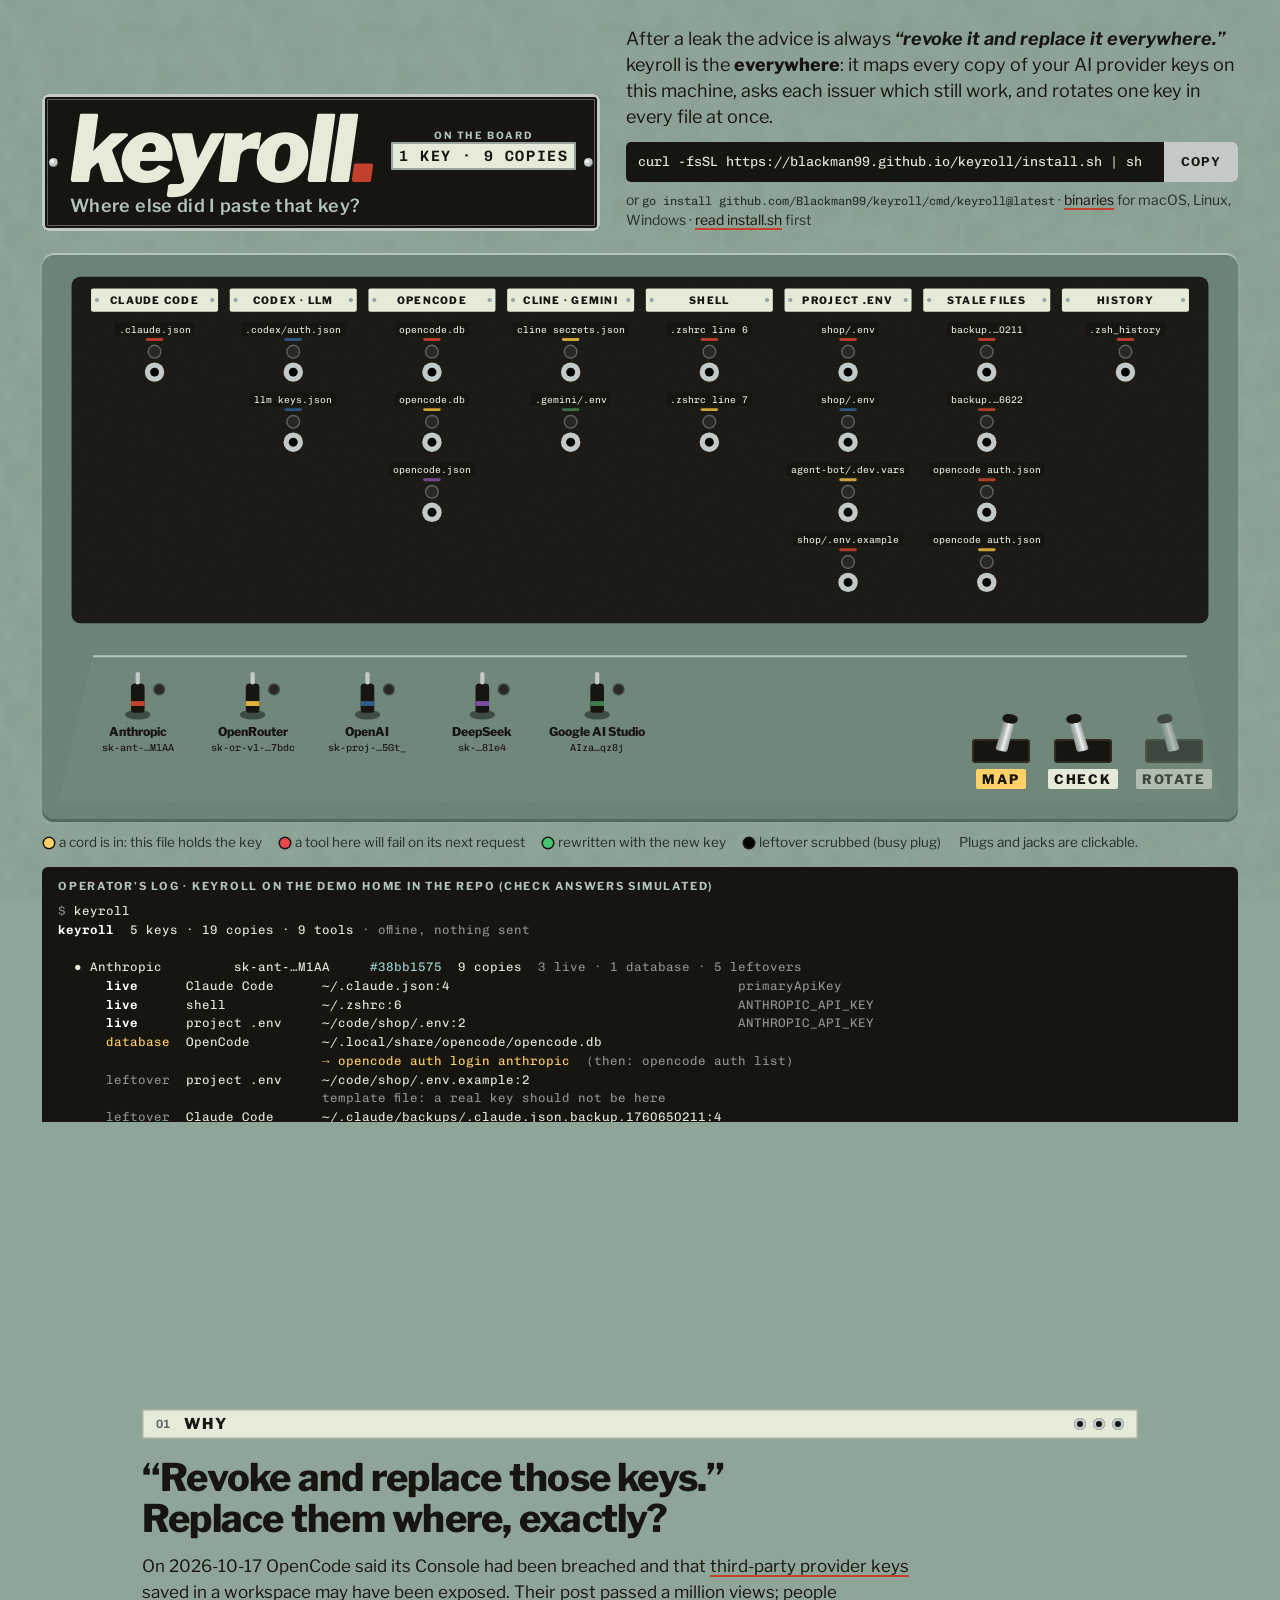
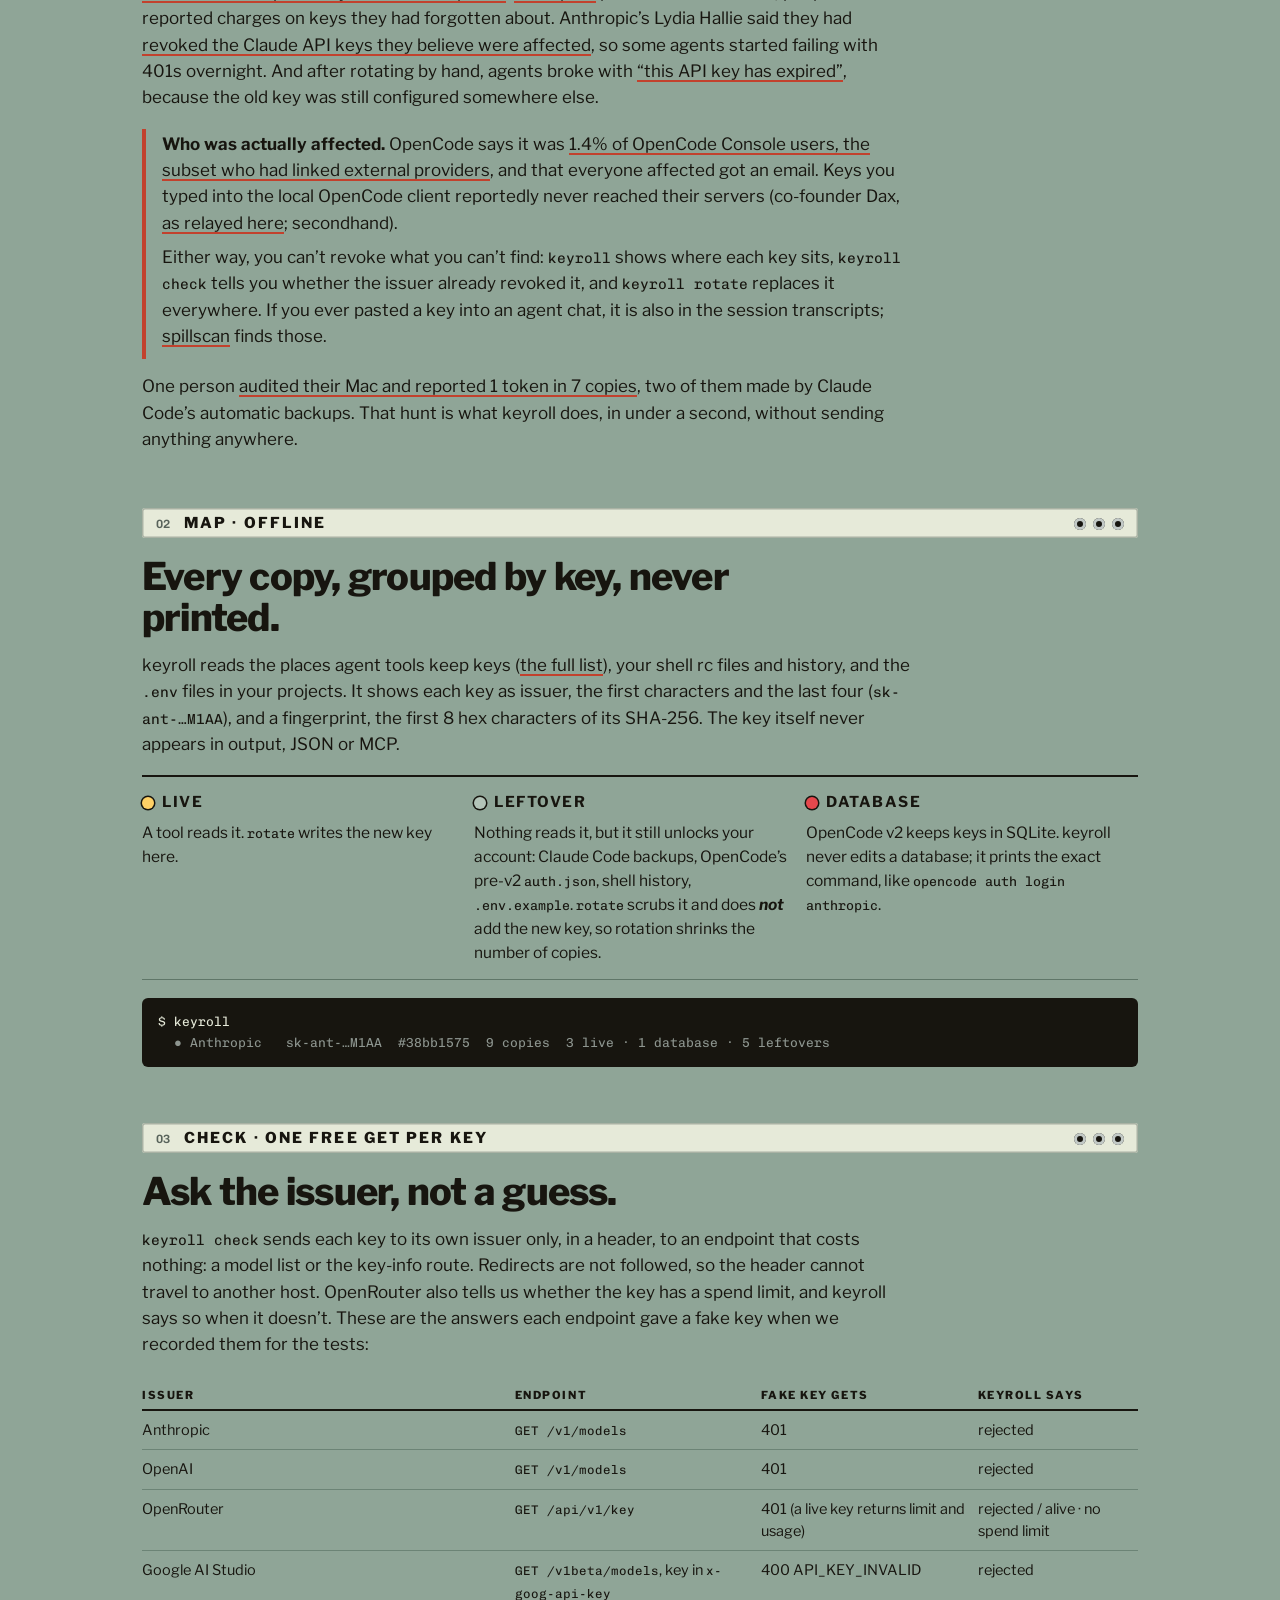
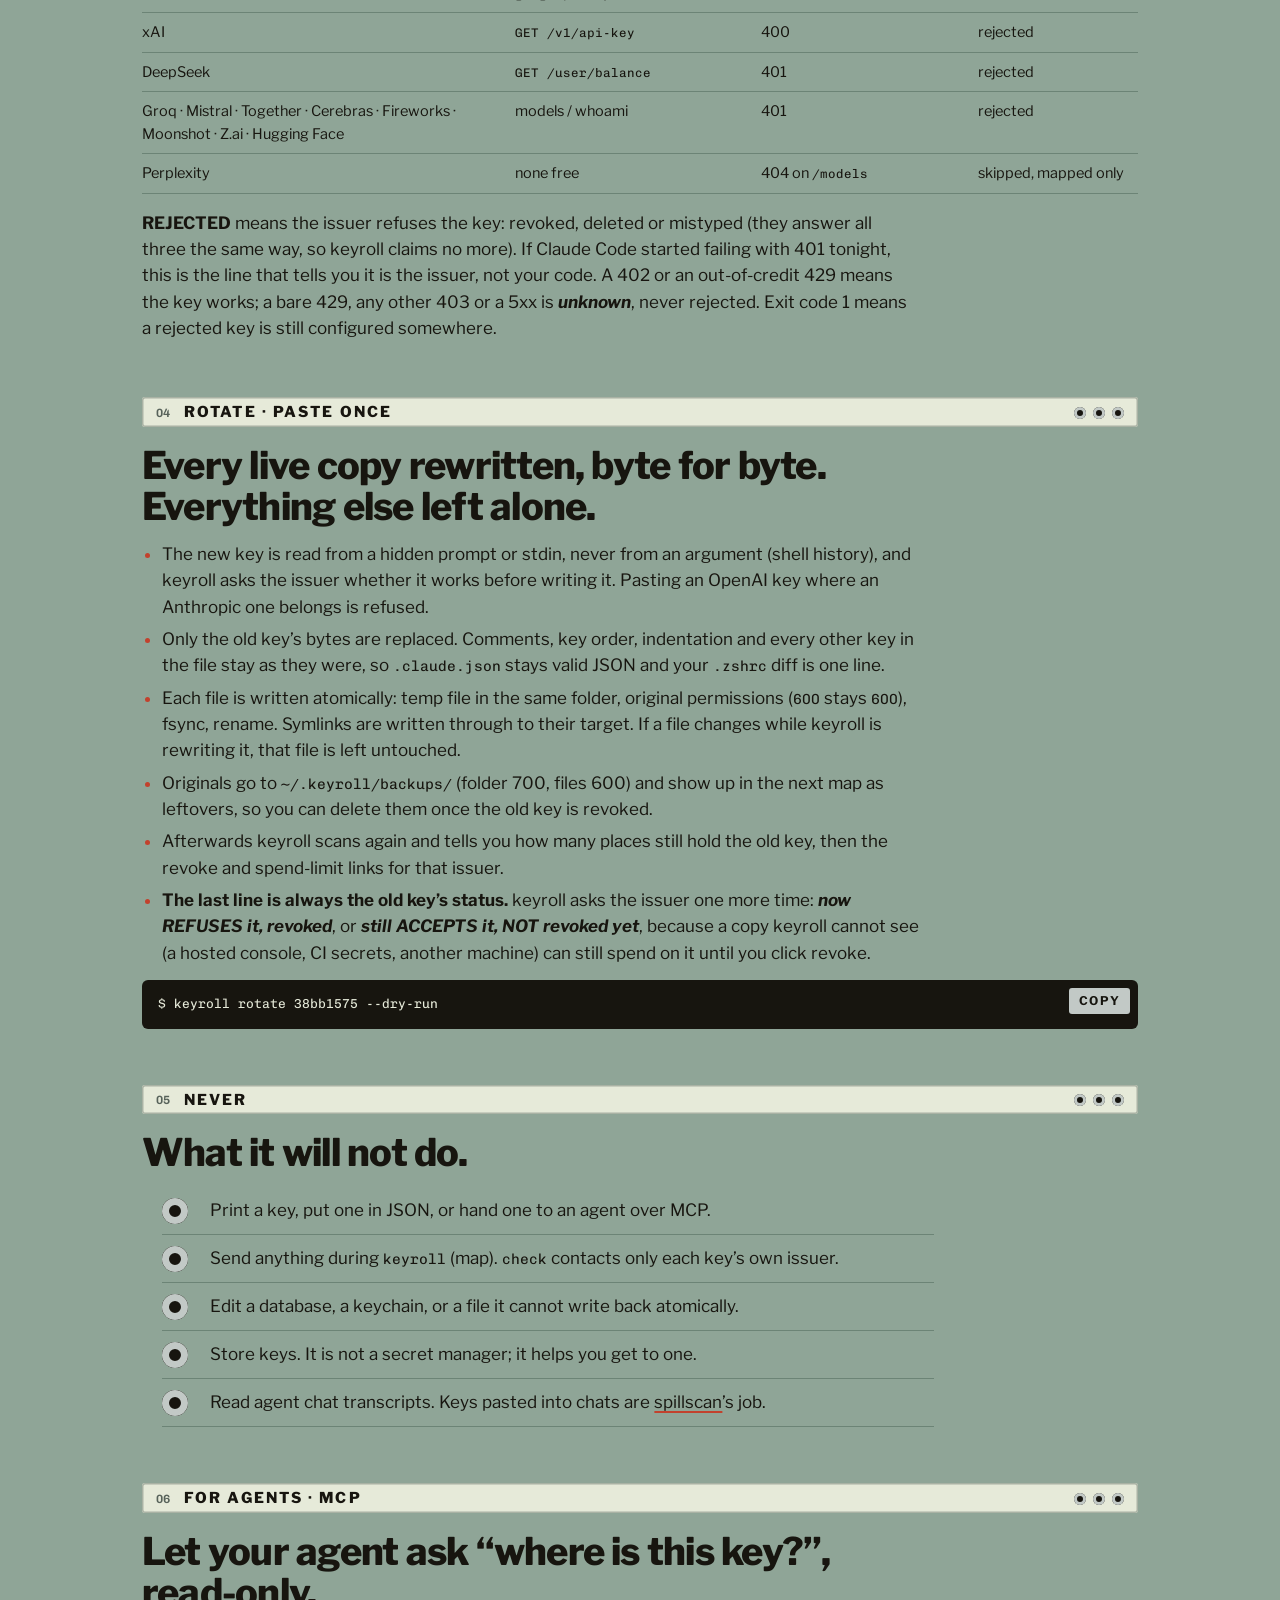
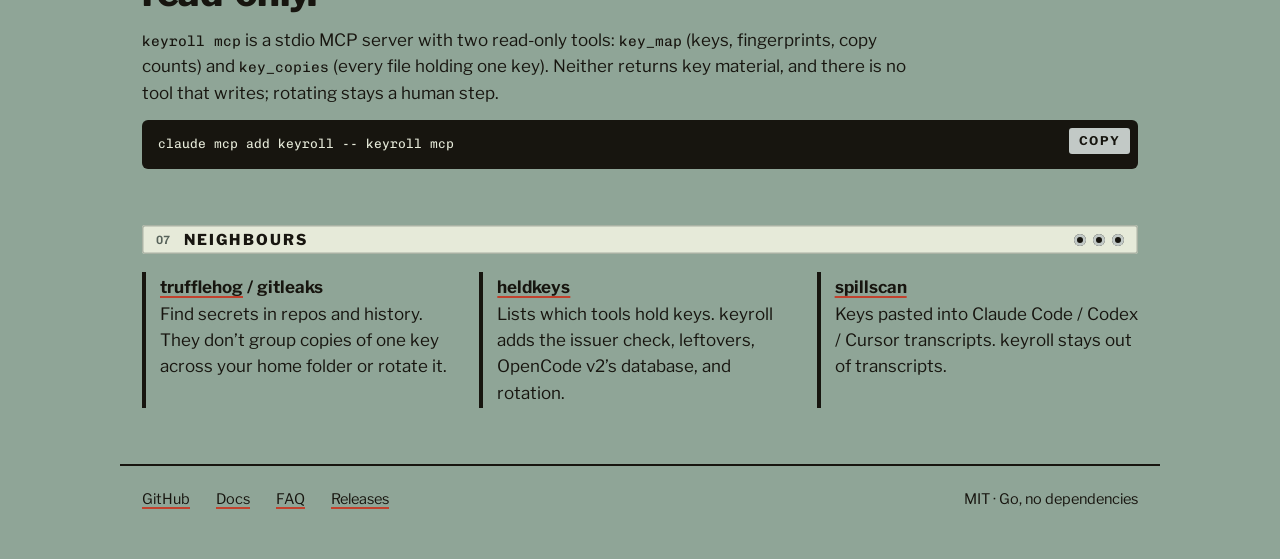
==== site/index.html @ be716b50 "keyroll v0.1.0: map every copy of your AI provider keys, ask the issuer, rotate everywhere" ====
<!doctype html>
<html lang="en">
<head>
<meta charset="utf-8">
<meta name="viewport" content="width=device-width, initial-scale=1">
<title>keyroll · where else did I paste that key?</title>
<meta name="description" content="Find every copy of your AI provider API keys on this machine (Claude Code, Codex, OpenCode, Cline, shell rc, project .env, backups, history), ask each issuer which still work, and rotate a key everywhere at once.">
<link rel="canonical" href="https://blackman99.github.io/keyroll/">
<link rel="icon" href="favicon.svg" type="image/svg+xml">
<link rel="icon" href="logo-512.png" type="image/png" sizes="512x512">
<link rel="apple-touch-icon" href="logo-512.png">
<meta name="theme-color" content="#8fa597">
<meta property="og:type" content="website">
<meta property="og:site_name" content="keyroll">
<meta property="og:url" content="https://blackman99.github.io/keyroll/">
<meta property="og:title" content="keyroll · where else did I paste that key?">
<meta property="og:description" content="One key, nine copies: Claude Code, its backups, OpenCode's old auth.json, your .zshrc, a project .env. keyroll finds them all, asks the issuer which keys still work, and rotates one everywhere at once.">
<meta property="og:image" content="https://blackman99.github.io/keyroll/og.png">
<meta property="og:image:width" content="1200">
<meta property="og:image:height" content="630">
<meta property="og:image:alt" content="A cord switchboard: one red Anthropic key patched into nine jacks labelled with the files that hold a copy of it.">
<meta name="twitter:card" content="summary_large_image">
<meta name="twitter:title" content="keyroll · where else did I paste that key?">
<meta name="twitter:description" content="Find every copy of your AI provider keys, see which still work, rotate one everywhere at once. Offline map, Go binary, MCP server.">
<meta name="twitter:image" content="https://blackman99.github.io/keyroll/og.png">
<meta name="twitter:image:alt" content="A cord switchboard: one red Anthropic key patched into nine jacks labelled with the files that hold a copy of it.">
<link rel="preload" href="fonts/libre-franklin.woff2" as="font" type="font/woff2" crossorigin>
<link rel="preload" href="fonts/chivo-mono.woff2" as="font" type="font/woff2" crossorigin>
<link rel="stylesheet" href="style.css">
</head>
<body>
<a class="skip" href="#rack">Skip the switchboard</a>
<header class="crown">
  <div class="plate">
    <h1>keyroll<span class="dot">.</span></h1>
    <div class="meter" aria-live="polite">ON THE BOARD<output id="meter">0 KEYS</output></div>
    <div class="sub">Where else did I paste that key?</div>
  </div>
  <div class="pitch">
    <p style="margin:0">After a leak the advice is always <em>“revoke it and replace it everywhere.”</em> keyroll is the <strong>everywhere</strong>: it maps every copy of your AI provider keys on this machine, asks each issuer which still work, and rotates one key in every file at once.</p>
    <div class="install"><code id="inst">curl -fsSL https://<wbr>blackman99.github.io/<wbr>keyroll/install.sh <wbr>| sh</code><button class="copy" data-copy="inst" type="button">copy</button></div>
    <p class="alt">or <code>go install github.com/<wbr>Blackman99/<wbr>keyroll/<wbr>cmd/<wbr>keyroll@latest</code> · <a href="https://github.com/Blackman99/keyroll/releases/latest">binaries</a> for macOS, Linux, Windows · <a href="install.sh">read install.sh</a> first</p>
  </div>
</header>

<main>
<section class="board" aria-label="Live demo">
  <div class="cabinet">
    <div class="stage" id="stage"><pre class="noscript">$ keyroll
keyroll  5 keys · 19 copies · 9 tools · offline, nothing sent
  ● Anthropic   sk-ant-…M1AA   #38bb1575  9 copies  3 live · 1 database · 5 leftovers</pre></div>
    <div class="levers" role="group" aria-label="Lever keys">
      <button class="lever" id="lv-map" type="button" aria-pressed="false"><span class="base"><span class="arm"></span></span><span class="lbl">MAP</span></button>
      <button class="lever" id="lv-check" type="button" aria-pressed="false"><span class="base"><span class="arm"></span></span><span class="lbl">CHECK</span></button>
      <button class="lever" id="lv-rotate" type="button" aria-pressed="false"><span class="base"><span class="arm"></span></span><span class="lbl">ROTATE</span></button>
    </div>
    <div class="detail" id="detail" role="tooltip"></div>
  </div>
  <p class="caption">
    <span><span class="swatch" style="background:var(--ring)"></span>a cord is in: this file holds the key</span>
    <span><span class="swatch" style="background:var(--dead)"></span>a tool here will fail on its next request</span>
    <span><span class="swatch" style="background:var(--alive)"></span>rewritten with the new key</span>
    <span><span class="swatch" style="background:#050504"></span>leftover scrubbed (busy plug)</span>
    <span>Plugs and jacks are clickable.</span>
  </p>
  <div class="log">
    <div class="head"><span>operator’s log · keyroll on the demo home in the repo (check answers simulated)</span><button id="replay" type="button" hidden>replay</button></div>
    <pre id="log" aria-live="polite"></pre>
  </div>
</section>

<div class="rack" id="rack">
  <section class="card" id="why">
    <div class="strip"><span class="no">01</span><h2>Why</h2><span class="jk"><i></i><i></i><i></i></span></div>
    <h3>“Revoke and replace those keys.” Replace them where, exactly?</h3>
    <p>On 2026-10-17 OpenCode said its Console had been breached and that <a href="https://news.ycombinator.com/item?id=50133401">third-party provider keys saved in a workspace may have been exposed</a>. <a href="https://x.com/opencode/status/2111519637049319818">Their post</a> passed a million views; people reported charges on keys they had forgotten about. Anthropic’s Lydia Hallie said they had <a href="https://x.com/lydiahallie/status/2111563956666110287">revoked the Claude API keys they believe were affected</a>, so some agents started failing with 401s overnight. And after rotating by hand, agents broke with <a href="https://github.com/anomalyco/opencode/issues/56556">“this API key has expired”</a>, because the old key was still configured somewhere else.</p>
    <div class="who">
      <p><b>Who was actually affected.</b> OpenCode says it was <a href="https://x.com/opencode/status/2111519637049319818">1.4% of OpenCode Console users, the subset who had linked external providers</a>, and that everyone affected got an email. Keys you typed into the local OpenCode client reportedly never reached their servers (co-founder Dax, <a href="https://x.com/Jarvist719/status/2111628993623388190">as relayed here</a>; secondhand).</p>
      <p>Either way, you can’t revoke what you can’t find: <code>keyroll</code> shows where each key sits, <code>keyroll check</code> tells you whether the issuer already revoked it, and <code>keyroll rotate</code> replaces it everywhere. If you ever pasted a key into an agent chat, it is also in the session transcripts; <a href="https://github.com/Blackman99/spillscan">spillscan</a> finds those.</p>
    </div>
    <p>One person <a href="https://x.com/HeyAIpenguin/status/2111579446847156485">audited their Mac and reported 1 token in 7 copies</a>, two of them made by Claude Code’s automatic backups. That hunt is what keyroll does, in under a second, without sending anything anywhere.</p>
  </section>

  <section class="card" id="map">
    <div class="strip"><span class="no">02</span><h2>Map · offline</h2><span class="jk"><i></i><i></i><i></i></span></div>
    <h3>Every copy, grouped by key, never printed.</h3>
    <p>keyroll reads the places agent tools keep keys (<a href="docs/#where">the full list</a>), your shell rc files and history, and the <code>.env</code> files in your projects. It shows each key as issuer, the first characters and the last four (<code>sk-ant-…M1AA</code>), and a fingerprint, the first 8 hex characters of its SHA-256. The key itself never appears in output, JSON or MCP.</p>
    <div class="cls">
      <div><b><span class="lampdot" style="background:var(--ring)"></span>live</b><p>A tool reads it. <code>rotate</code> writes the new key here.</p></div>
      <div><b><span class="lampdot" style="background:var(--hammer-hi)"></span>leftover</b><p>Nothing reads it, but it still unlocks your account: Claude Code backups, OpenCode’s pre-v2 <code>auth.json</code>, shell history, <code>.env.example</code>. <code>rotate</code> scrubs it and does <em>not</em> add the new key, so rotation shrinks the number of copies.</p></div>
      <div><b><span class="lampdot" style="background:var(--dead)"></span>database</b><p>OpenCode v2 keeps keys in SQLite. keyroll never edits a database; it prints the exact command, like <code>opencode auth login anthropic</code>.</p></div>
    </div>
    <div class="term"><button class="copy" data-copy="c-map" type="button">copy</button><span id="c-map">$ keyroll</span>
<span style="color:#8d958f">  ● Anthropic   sk-ant-…M1AA  #38bb1575  9 copies  3 live · 1 database · 5 leftovers</span></div>
  </section>

  <section class="card" id="check">
    <div class="strip"><span class="no">03</span><h2>Check · one free GET per key</h2><span class="jk"><i></i><i></i><i></i></span></div>
    <h3>Ask the issuer, not a guess.</h3>
    <p><code>keyroll check</code> sends each key to its own issuer only, in a header, to an endpoint that costs nothing: a model list or the key-info route. Redirects are not followed, so the header cannot travel to another host. OpenRouter also tells us whether the key has a spend limit, and keyroll says so when it doesn’t. These are the answers each endpoint gave a fake key when we recorded them for the tests:</p>
    <div class="tablewrap"><table class="ring">
      <thead><tr><th>Issuer</th><th>Endpoint</th><th>Fake key gets</th><th>keyroll says</th></tr></thead>
      <tbody>
        <tr><td>Anthropic</td><td><code>GET /v1/models</code></td><td>401</td><td>rejected</td></tr>
        <tr><td>OpenAI</td><td><code>GET /v1/models</code></td><td>401</td><td>rejected</td></tr>
        <tr><td>OpenRouter</td><td><code>GET /api/v1/key</code></td><td>401 (a live key returns limit and usage)</td><td>rejected / alive · no spend limit</td></tr>
        <tr><td>Google AI Studio</td><td><code>GET /v1beta/models</code>, key in <code>x-goog-api-key</code></td><td>400 API_KEY_INVALID</td><td>rejected</td></tr>
        <tr><td>xAI</td><td><code>GET /v1/api-key</code></td><td>400</td><td>rejected</td></tr>
        <tr><td>DeepSeek</td><td><code>GET /user/balance</code></td><td>401</td><td>rejected</td></tr>
        <tr><td>Groq · Mistral · Together · Cerebras · Fireworks · Moonshot · Z.ai · Hugging Face</td><td>models / whoami</td><td>401</td><td>rejected</td></tr>
        <tr><td>Perplexity</td><td>none free</td><td>404 on <code>/models</code></td><td>skipped, mapped only</td></tr>
      </tbody>
    </table></div>
    <p class="swipe">swipe the table →</p>
    <p><b>REJECTED</b> means the issuer refuses the key: revoked, deleted or mistyped (they answer all three the same way, so keyroll claims no more). If Claude Code started failing with 401 tonight, this is the line that tells you it is the issuer, not your code. A 402 or an out-of-credit 429 means the key works; a bare 429, any other 403 or a 5xx is <em>unknown</em>, never rejected. Exit code 1 means a rejected key is still configured somewhere.</p>
  </section>

  <section class="card" id="rotate">
    <div class="strip"><span class="no">04</span><h2>Rotate · paste once</h2><span class="jk"><i></i><i></i><i></i></span></div>
    <h3>Every live copy rewritten, byte for byte. Everything else left alone.</h3>
    <ul>
      <li>The new key is read from a hidden prompt or stdin, never from an argument (shell history), and keyroll asks the issuer whether it works before writing it. Pasting an OpenAI key where an Anthropic one belongs is refused.</li>
      <li>Only the old key’s bytes are replaced. Comments, key order, indentation and every other key in the file stay as they were, so <code>.claude.json</code> stays valid JSON and your <code>.zshrc</code> diff is one line.</li>
      <li>Each file is written atomically: temp file in the same folder, original permissions (<code>600</code> stays <code>600</code>), fsync, rename. Symlinks are written through to their target. If a file changes while keyroll is rewriting it, that file is left untouched.</li>
      <li>Originals go to <code>~/.keyroll/backups/</code> (folder 700, files 600) and show up in the next map as leftovers, so you can delete them once the old key is revoked.</li>
      <li>Afterwards keyroll scans again and tells you how many places still hold the old key, then the revoke and spend-limit links for that issuer.</li>
      <li><b>The last line is always the old key’s status.</b> keyroll asks the issuer one more time: <em>now REFUSES it, revoked</em>, or <em>still ACCEPTS it, NOT revoked yet</em>, because a copy keyroll cannot see (a hosted console, CI secrets, another machine) can still spend on it until you click revoke.</li>
    </ul>
    <div class="term wrapcmd"><button class="copy" data-copy="c-rot" type="button">copy</button><span id="c-rot">$ keyroll rotate 38bb1575 --dry-run</span></div>
  </section>

  <section class="card" id="never">
    <div class="strip"><span class="no">05</span><h2>Never</h2><span class="jk"><i></i><i></i><i></i></span></div>
    <h3>What it will not do.</h3>
    <ul class="never">
      <li><span>Print a key, put one in JSON, or hand one to an agent over MCP.</span></li>
      <li><span>Send anything during <code>keyroll</code> (map). <code>check</code> contacts only each key’s own issuer.</span></li>
      <li><span>Edit a database, a keychain, or a file it cannot write back atomically.</span></li>
      <li><span>Store keys. It is not a secret manager; it helps you get to one.</span></li>
      <li><span>Read agent chat transcripts. Keys pasted into chats are <a href="https://github.com/Blackman99/spillscan">spillscan</a>’s job.</span></li>
    </ul>
  </section>

  <section class="card" id="agents">
    <div class="strip"><span class="no">06</span><h2>For agents · MCP</h2><span class="jk"><i></i><i></i><i></i></span></div>
    <h3>Let your agent ask “where is this key?”, read-only.</h3>
    <p><code>keyroll mcp</code> is a stdio MCP server with two read-only tools: <code>key_map</code> (keys, fingerprints, copy counts) and <code>key_copies</code> (every file holding one key). Neither returns key material, and there is no tool that writes; rotating stays a human step.</p>
    <div class="term wrapcmd"><button class="copy" data-copy="c-mcp" type="button">copy</button><span id="c-mcp">claude mcp add keyroll -- keyroll mcp</span></div>
  </section>

  <section class="card" id="others">
    <div class="strip"><span class="no">07</span><h2>Neighbours</h2><span class="jk"><i></i><i></i><i></i></span></div>
    <div class="boundary">
      <div><b><a href="https://github.com/trufflesecurity/trufflehog">trufflehog</a> / gitleaks</b>Find secrets in repos and history. They don’t group copies of one key across your home folder or rotate it.</div>
      <div><b><a href="https://github.com/hugomn/heldkeys">heldkeys</a></b>Lists which tools hold keys. keyroll adds the issuer check, leftovers, OpenCode v2’s database, and rotation.</div>
      <div><b><a href="https://github.com/Blackman99/spillscan">spillscan</a></b>Keys pasted into Claude Code / Codex / Cursor transcripts. keyroll stays out of transcripts.</div>
    </div>
  </section>
</div>
</main>

<footer>
  <a href="https://github.com/Blackman99/keyroll">GitHub</a>
  <a href="docs/">Docs</a>
  <a href="docs/#faq">FAQ</a>
  <a href="https://github.com/Blackman99/keyroll/releases">Releases</a>
  <span class="sp"></span>
  <span>MIT · Go, no dependencies</span>
</footer>
<script src="app.js"></script>
</body>
</html>
---- site/style.css ----
/* keyroll — 1950s cord switchboard. See DESIGN.md. */
@font-face { font-family: "Libre Franklin"; src: url("fonts/libre-franklin.woff2") format("woff2"); font-weight: 300 900; font-style: normal; font-display: swap; }
@font-face { font-family: "Libre Franklin"; src: url("fonts/libre-franklin-italic.woff2") format("woff2"); font-weight: 700 900; font-style: italic; font-display: swap; }
@font-face { font-family: "Chivo Mono"; src: url("fonts/chivo-mono.woff2") format("woff2"); font-weight: 400 600; font-display: swap; }

:root {
  --hammer: #8fa597; --hammer-dk: #6c8476; --hammer-hi: #b3c4b8;
  --bakelite: #17150f; --strip: #e6ead9; --nickel: #c2c9c6;
  --cord-a: #c2412d; --cord-o: #2f5d8a; --cord-r: #e0b23a; --cord-g: #3f7d4e; --cord-v: #7a4fa0; --cord-new: #f3f1ea;
  --ring: #ffd166; --alive: #44c773; --dead: #e5484d;
  --sans: "Libre Franklin", "Franklin Gothic Medium", "Arial Narrow", sans-serif;
  --mono: "Chivo Mono", ui-monospace, "SFMono-Regular", Menlo, monospace;
}
* { box-sizing: border-box; }
html { background: var(--hammer); color: var(--bakelite); font: 400 17px/1.55 var(--sans); -webkit-text-size-adjust: 100%; }
body { margin: 0; min-height: 100vh; overflow-x: hidden; }
/* hammertone: faint mottling from an SVG turbulence filter, cabinet only */
body::before { content: ""; position: fixed; inset: 0; pointer-events: none; z-index: 0; opacity: .07;
  background-image: url("data:image/svg+xml,%3Csvg xmlns='http://www.w3.org/2000/svg' width='240' height='240'%3E%3Cfilter id='n'%3E%3CfeTurbulence type='fractalNoise' baseFrequency='.045' numOctaves='3' seed='7'/%3E%3CfeColorMatrix values='0 0 0 0 0.05 0 0 0 0 0.09 0 0 0 0 0.07 0 0 0 1.6 -0.4'/%3E%3C/filter%3E%3Crect width='240' height='240' filter='url(%23n)'/%3E%3C/svg%3E"); }
main, header, footer { position: relative; z-index: 1; }
a { color: var(--bakelite); text-decoration-thickness: 2px; text-underline-offset: 3px; text-decoration-color: var(--cord-a); }
a:hover { text-decoration-color: var(--bakelite); }
:focus-visible { outline: 3px solid var(--ring); outline-offset: 3px; border-radius: 3px; }
code, kbd, pre, .mono { font-family: var(--mono); font-size: .86em; }
::selection { background: var(--ring); color: var(--bakelite); }
.skip { position: absolute; left: -999px; top: 8px; background: var(--strip); padding: 6px 10px; z-index: 9; }
.skip:focus { left: 8px; }

/* ── top: enamel name plate on the cabinet crown ─────────────────────── */
.crown { max-width: 1240px; margin: 0 auto; padding: 26px 22px 0; display: grid; grid-template-columns: 1fr auto; gap: 18px 26px; align-items: end; }
.plate { display: inline-grid; grid-template-columns: auto auto; align-items: center; gap: 4px 22px; background: var(--bakelite); color: var(--strip);
  padding: 14px 30px 14px 28px; border-radius: 6px; box-shadow: inset 0 0 0 3px var(--nickel), inset 0 0 0 5px var(--bakelite), inset 0 0 0 6px #5c625f; position: relative; }
.plate::before, .plate::after { content: ""; position: absolute; top: 50%; width: 9px; height: 9px; margin-top: -4.5px; border-radius: 50%;
  background: radial-gradient(circle at 35% 35%, #eef1ef 0 25%, var(--nickel) 26% 60%, #7d8582 61%); }
.plate::before { left: 7px; } .plate::after { right: 7px; }
h1 { margin: 0; font: italic 900 clamp(44px, 7.4vw, 92px)/.9 var(--sans); letter-spacing: -.035em; }
h1 .dot { color: var(--cord-a); }
.plate .sub { grid-column: 1 / -1; font: 600 clamp(14px, 1.6vw, 18px)/1.2 var(--sans); letter-spacing: .02em; color: var(--hammer-hi); }
.meter { display: grid; justify-items: center; gap: 2px; font: 700 10px/1 var(--sans); letter-spacing: .16em; color: var(--hammer-hi); }
.meter output { display: block; white-space: nowrap; min-width: 18.5ch; text-align: center; background: var(--strip); color: var(--bakelite); font: 600 15px/1 var(--mono); padding: 7px 8px 6px; border-radius: 2px; box-shadow: inset 0 0 0 2px #9aa39f; }
.pitch { max-width: 36rem; justify-self: end; font-size: 18px; line-height: 1.45; }
.pitch strong { font-weight: 800; }
.pitch .install { margin-top: 12px; display: flex; gap: 0; align-items: stretch; background: var(--bakelite); border-radius: 5px; overflow: hidden; }
.pitch .install code { flex: 1; min-width: 0; color: var(--strip); padding: 10px 12px; font-size: 13.5px; white-space: nowrap; overflow-x: auto; scrollbar-width: none; }
.pitch .install code::-webkit-scrollbar { display: none; }
.copy { border: 0; background: var(--nickel); color: var(--bakelite); font: 700 12px/1 var(--sans); letter-spacing: .1em; text-transform: uppercase; padding: 0 14px; cursor: pointer; min-width: 74px; }
.copy:hover { background: var(--strip); }
.copy.ok { background: var(--alive); }
.pitch .alt { font-size: 14px; margin: 8px 0 0; color: #263129; }
.pitch .alt code { white-space: nowrap; }

/* ── the operator position (switchboard) ─────────────────────────────── */
.board { max-width: 1240px; margin: 22px auto 0; padding: 0 22px; }
.cabinet { position: relative; border-radius: 12px; background: var(--hammer-dk); padding: 14px; box-shadow: inset 0 2px 0 var(--hammer-hi), inset 0 -3px 0 #536a5d; }
.stage { position: relative; width: 100%; }
.stage svg { display: block; width: 100%; height: auto; overflow: visible; }
.stage .noscript { padding: 18px; }
.jack { cursor: pointer; }
.jack .ringo { transition: fill .15s; }
.jack:hover .ringo { fill: #eef1ef; }
.plug { transition: transform .18s cubic-bezier(.3,1.6,.5,1); }
.plug:hover { transform: translateY(-3px); }
.copy { transition: background .15s, transform .1s; }
.copy:active { transform: scale(.96); }
.jack:focus { outline: none; }
.jack:focus-visible .ringo { stroke: var(--ring); stroke-width: 3; }
.plug { cursor: pointer; }
.plug:focus { outline: none; }
.plug:focus-visible .plugcap { stroke: var(--ring); stroke-width: 3; }
.lamp { transition: fill .25s; }
.lamp.blink { animation: blink .5s steps(1) infinite; }
@keyframes blink { 50% { fill: #3a2a24; } }
.lamp.ringing { animation: ringing .32s steps(1) 6; }
@keyframes ringing { 50% { fill: #2a2822; } }
.cord { fill: none; stroke-linecap: round; }
.tag text, .ticket text { font-family: var(--mono); }

/* lever keys: the three switches on the keyshelf */
.levers { position: absolute; display: flex; gap: clamp(8px, 1.4vw, 18px); right: 2.2%; bottom: 7%; }
.lever { appearance: none; border: 0; background: none; padding: 0; cursor: pointer; display: grid; justify-items: center; gap: 6px; color: var(--bakelite); font: 800 clamp(10px, 1.05vw, 13px)/1 var(--sans); letter-spacing: .14em; }
.lever .base { width: clamp(40px, 4.6vw, 58px); height: clamp(18px, 2vw, 24px); border-radius: 4px; background: var(--bakelite); position: relative; perspective: 120px; box-shadow: inset 0 0 0 2px #2e2b22; }
.lever .arm { position: absolute; left: 50%; bottom: 50%; width: clamp(9px, 1vw, 12px); height: clamp(30px, 3.4vw, 42px); margin-left: calc(clamp(9px, 1vw, 12px) / -2);
  background: linear-gradient(90deg, #8d9592, var(--nickel) 40%, #eef1ef 55%, #9aa29f); border-radius: 6px 6px 3px 3px; transform-origin: 50% 100%; transform: rotateX(28deg) rotateZ(-14deg); transition: transform .28s cubic-bezier(.3,1.6,.5,1); }
.lever .arm::after { content: ""; position: absolute; top: -9px; left: 50%; width: 18px; height: 14px; margin-left: -9px; border-radius: 7px; background: var(--bakelite); }
.lever.on .arm { transform: rotateX(28deg) rotateZ(14deg); }
.lever:hover .arm { transform: rotateX(28deg) rotateZ(-6deg); }
.lever.on:hover .arm { transform: rotateX(28deg) rotateZ(14deg); }
.lever .lbl { background: var(--strip); padding: 4px 6px 3px; border-radius: 2px; }
.lever[aria-pressed="true"] .lbl { background: var(--ring); }
.lever:disabled { cursor: default; opacity: .55; }

/* operator's log: the real CLI output for the current step */
.log { margin-top: 14px; background: var(--bakelite); color: var(--strip); border-radius: 6px; padding: 14px 16px 12px; position: relative; }
.log .head { display: flex; justify-content: space-between; gap: 12px; align-items: baseline; font: 700 11px/1 var(--sans); letter-spacing: .16em; color: var(--hammer-hi); text-transform: uppercase; margin-bottom: 10px; }
.log .head button { background: none; border: 1px solid #4a4f4c; color: var(--strip); font: 700 11px/1 var(--sans); letter-spacing: .12em; text-transform: uppercase; padding: 6px 9px; border-radius: 3px; cursor: pointer; }
.log .head button:hover { border-color: var(--strip); }
.log pre { min-height: calc(1.5em * 23); margin: 0; font-size: 12.5px; line-height: 1.5; white-space: pre; overflow-x: auto; transition: opacity .25s; tab-size: 2; }
.log pre.fade { opacity: 0; }
.log .k-dim { color: #8d958f; } .log .k-b { color: #fff; font-weight: 600; } .log .k-y { color: var(--ring); } .log .k-r { color: #ff7b7f; } .log .k-g { color: #7fe3a2; } .log .k-c { color: #9fd6d0; } .log .k-bl { color: #9cc2ec; }
.detail { position: absolute; z-index: 5; max-width: 330px; background: var(--strip); color: var(--bakelite); border-radius: 4px; padding: 10px 12px; font-size: 13.5px; line-height: 1.4; box-shadow: 0 0 0 2px var(--bakelite); pointer-events: none; opacity: 0; transform: translateY(4px); transition: opacity .15s, transform .15s; }
.detail.show { opacity: 1; transform: none; }
.detail b { display: block; font-weight: 800; letter-spacing: .02em; }
.detail code { font-size: 12px; word-break: break-all; }
.caption { font-size: 13.5px; color: #24302a; margin: 10px 2px 0; display: flex; flex-wrap: wrap; gap: 4px 18px; }
.caption .swatch { display: inline-block; width: 10px; height: 10px; border-radius: 50%; vertical-align: -1px; margin-right: 5px; box-shadow: 0 0 0 1.5px var(--bakelite); }

/* ── below the board: the line-card rack ─────────────────────────────── */
.rack { max-width: 1040px; margin: 64px auto 0; padding: 0 22px; }
.card { margin: 0 0 56px; }
.strip { display: flex; align-items: center; gap: 14px; background: var(--strip); border-radius: 3px; padding: 7px 14px 6px; box-shadow: inset 0 0 0 1.5px #a9b2a4; margin: 0 0 18px; }
.strip .no { font: 600 12px/1 var(--mono); color: #57625a; }
.strip h2 { margin: 0; font: 800 15px/1.1 var(--sans); letter-spacing: .14em; text-transform: uppercase; }
.strip .jk { margin-left: auto; display: flex; gap: 7px; }
.strip .jk i { width: 12px; height: 12px; border-radius: 50%; background: var(--bakelite); box-shadow: inset 0 0 0 3px var(--nickel); }
.card h3 { font: 800 clamp(26px, 3.2vw, 38px)/1.08 var(--sans); letter-spacing: -.02em; margin: 0 0 14px; max-width: 26ch; }
.card p { max-width: 64ch; margin: 0 0 14px; }
.card ul { max-width: 66ch; padding-left: 1.2em; margin: 0 0 14px; }
.card li { margin: 0 0 6px; }
.card li::marker { color: var(--cord-a); }
.term { background: var(--bakelite); color: var(--strip); border-radius: 6px; padding: 14px 92px 14px 16px; overflow-x: auto; font: 400 13px/1.6 var(--mono); white-space: pre; position: relative; margin: 6px 0 16px; }
.term .copy { position: absolute; top: 8px; right: 8px; padding: 7px 10px; border-radius: 3px; min-width: 0; }
.cls { display: grid; grid-template-columns: repeat(auto-fit, minmax(230px, 1fr)); gap: 0; border-top: 2px solid var(--bakelite); margin: 18px 0; }
.cls > div { padding: 14px 16px 6px 0; border-bottom: 1px solid #5f7668; }
.cls b { display: flex; align-items: center; gap: 8px; font-size: 15px; letter-spacing: .1em; text-transform: uppercase; }
.cls p { font-size: 15.5px; margin: 6px 0 8px; }
.lampdot { width: 12px; height: 12px; border-radius: 50%; display: inline-block; box-shadow: 0 0 0 1.5px var(--bakelite); }
table.ring { width: 100%; border-collapse: collapse; font-size: 14.5px; margin: 10px 0 16px; }
table.ring th { text-align: left; font: 800 11px/1 var(--sans); letter-spacing: .14em; text-transform: uppercase; padding: 8px 10px 8px 0; border-bottom: 2px solid var(--bakelite); }
table.ring td { padding: 8px 10px 8px 0; border-bottom: 1px solid #6c8476; vertical-align: top; }
table.ring td code { font-size: 12.5px; }
.tablewrap { overflow-x: auto; }
.swipe { display: none; font-size: 13px; color: #33433a; margin: -8px 0 14px; }
.who { border-left: 4px solid var(--cord-a); padding: 2px 0 2px 16px; margin: 18px 0 14px; max-width: 64ch; }
.who p { margin: 0 0 8px; }
.never { display: grid; gap: 0; margin: 10px 0 0; padding: 0; list-style: none; }
.never li { display: grid; grid-template-columns: 38px 1fr; gap: 10px; align-items: start; padding: 10px 0; border-bottom: 1px solid #6c8476; margin: 0; }
.never li::before { content: ""; width: 26px; height: 26px; margin-top: 1px; border-radius: 50%; background: var(--bakelite); box-shadow: inset 0 0 0 7px var(--nickel), inset 0 0 0 9px var(--bakelite); }
.boundary { display: grid; grid-template-columns: repeat(auto-fit, minmax(240px, 1fr)); gap: 16px; margin-top: 8px; }
.boundary > div { border-left: 4px solid var(--bakelite); padding: 2px 0 2px 14px; }
.boundary b { display: block; }
footer { max-width: 1040px; margin: 30px auto 0; padding: 22px 22px 48px; border-top: 2px solid var(--bakelite); display: flex; flex-wrap: wrap; gap: 10px 26px; font-size: 14.5px; }
footer .sp { flex: 1; }

@media (max-width: 1180px) {
  .crown { grid-template-columns: minmax(0, 1fr); }
  .plate { justify-self: start; }
  .pitch { justify-self: stretch; max-width: 46rem; }
}
@media (max-width: 860px) {
  .crown { grid-template-columns: minmax(0, 1fr); }
  .pitch { justify-self: stretch; max-width: none; min-width: 0; }
  .levers { position: static; justify-content: center; margin: 12px 0 2px; gap: 26px; }
}
@media (max-width: 520px) {
  html { font-size: 16px; }
  .crown { padding-top: 18px; }
  .plate { padding: 12px 16px; gap: 4px 14px; }
  .plate { grid-template-columns: 1fr; width: 100%; }
  .plate::before, .plate::after { top: 12px; margin-top: 0; } /* screws in the corners, clear of the subtitle */
  .meter { grid-row: 3; justify-items: start; grid-auto-flow: column; align-items: center; gap: 10px; justify-content: start; }
  .log pre { min-height: calc(1.5em * 24); }
  .cabinet { padding: 8px; }
  .log pre { font-size: 11px; }
  .card h3 { font-size: 25px; }
  .pitch .install code { font-size: 12.5px; white-space: normal; line-height: 1.5; }
  .pitch .alt code { white-space: normal; }
  table.ring { min-width: 600px; }
  .swipe { display: block; }
  .term { font-size: 11.5px; padding-right: 76px; }
  .term.wrapcmd { white-space: pre-wrap; word-break: break-all; }
}
@media (prefers-reduced-motion: reduce) {
  *, *::before, *::after { animation: none !important; transition: none !important; }
}
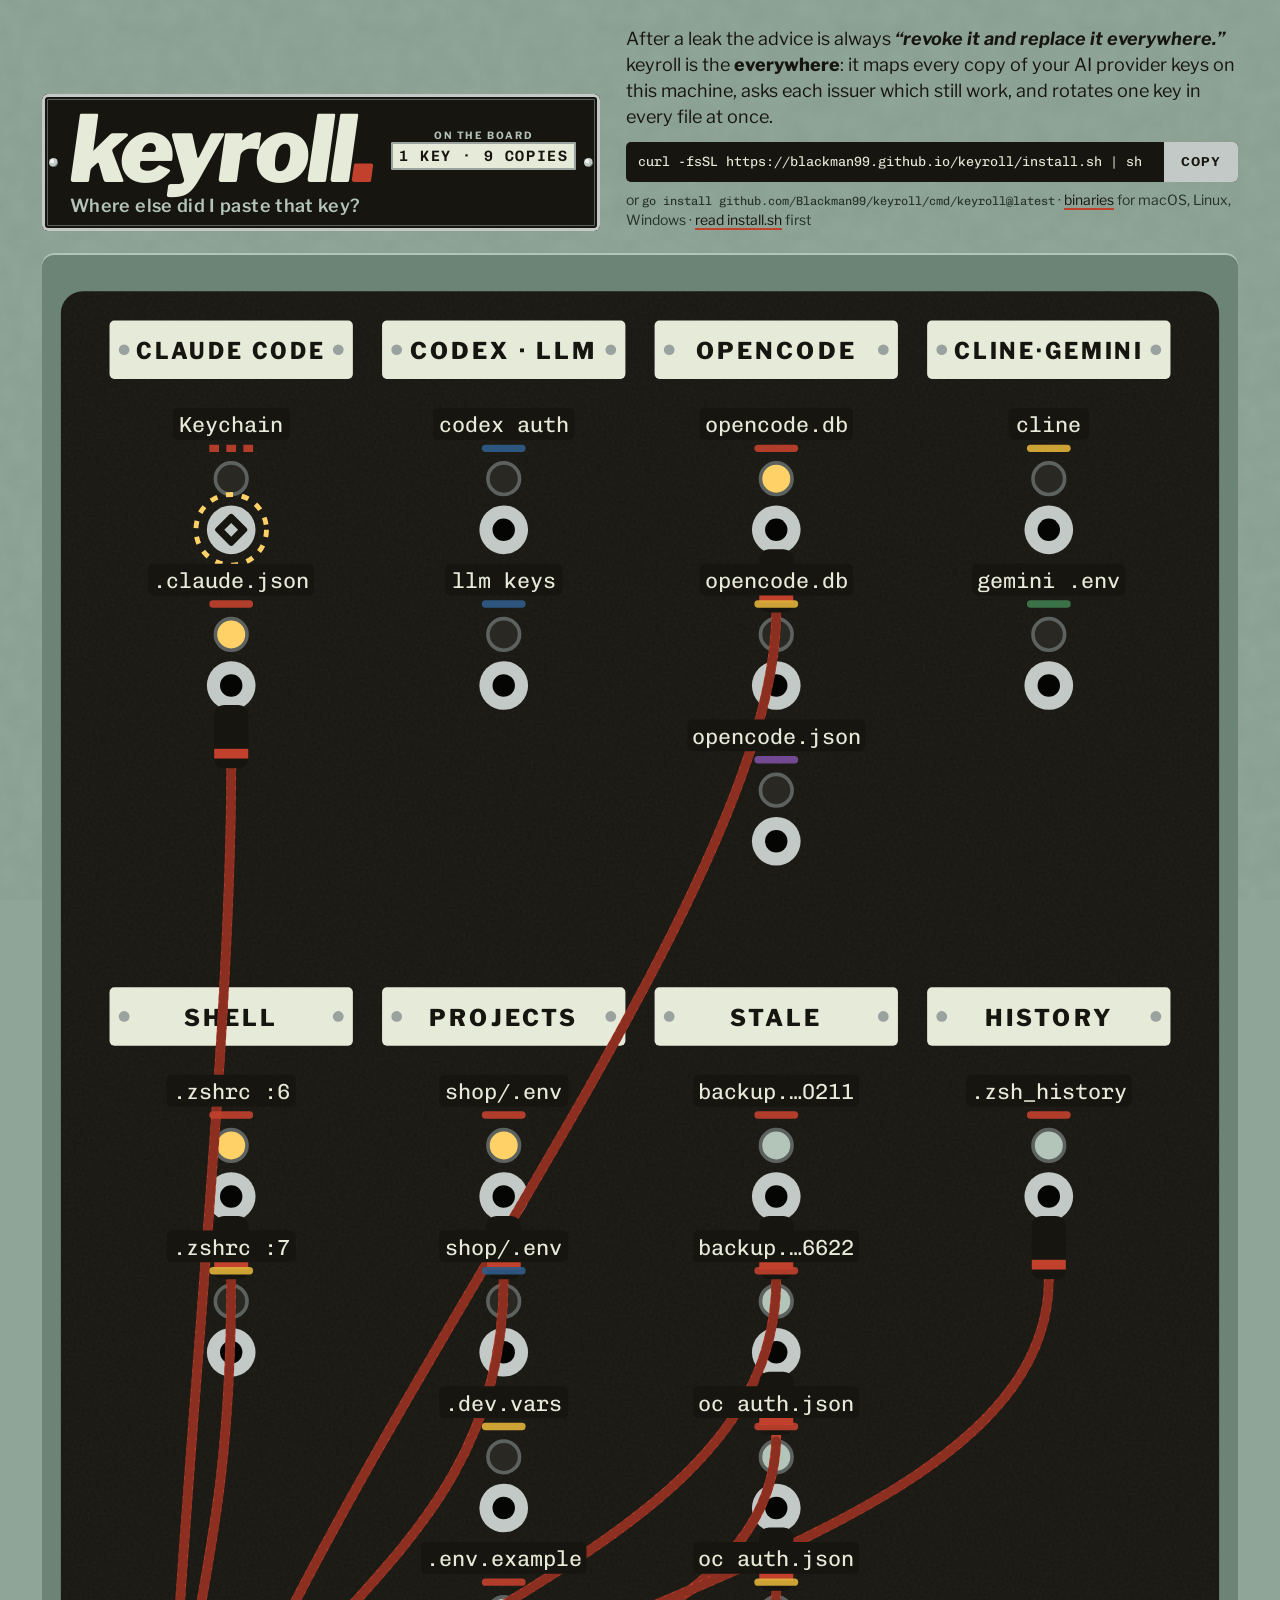
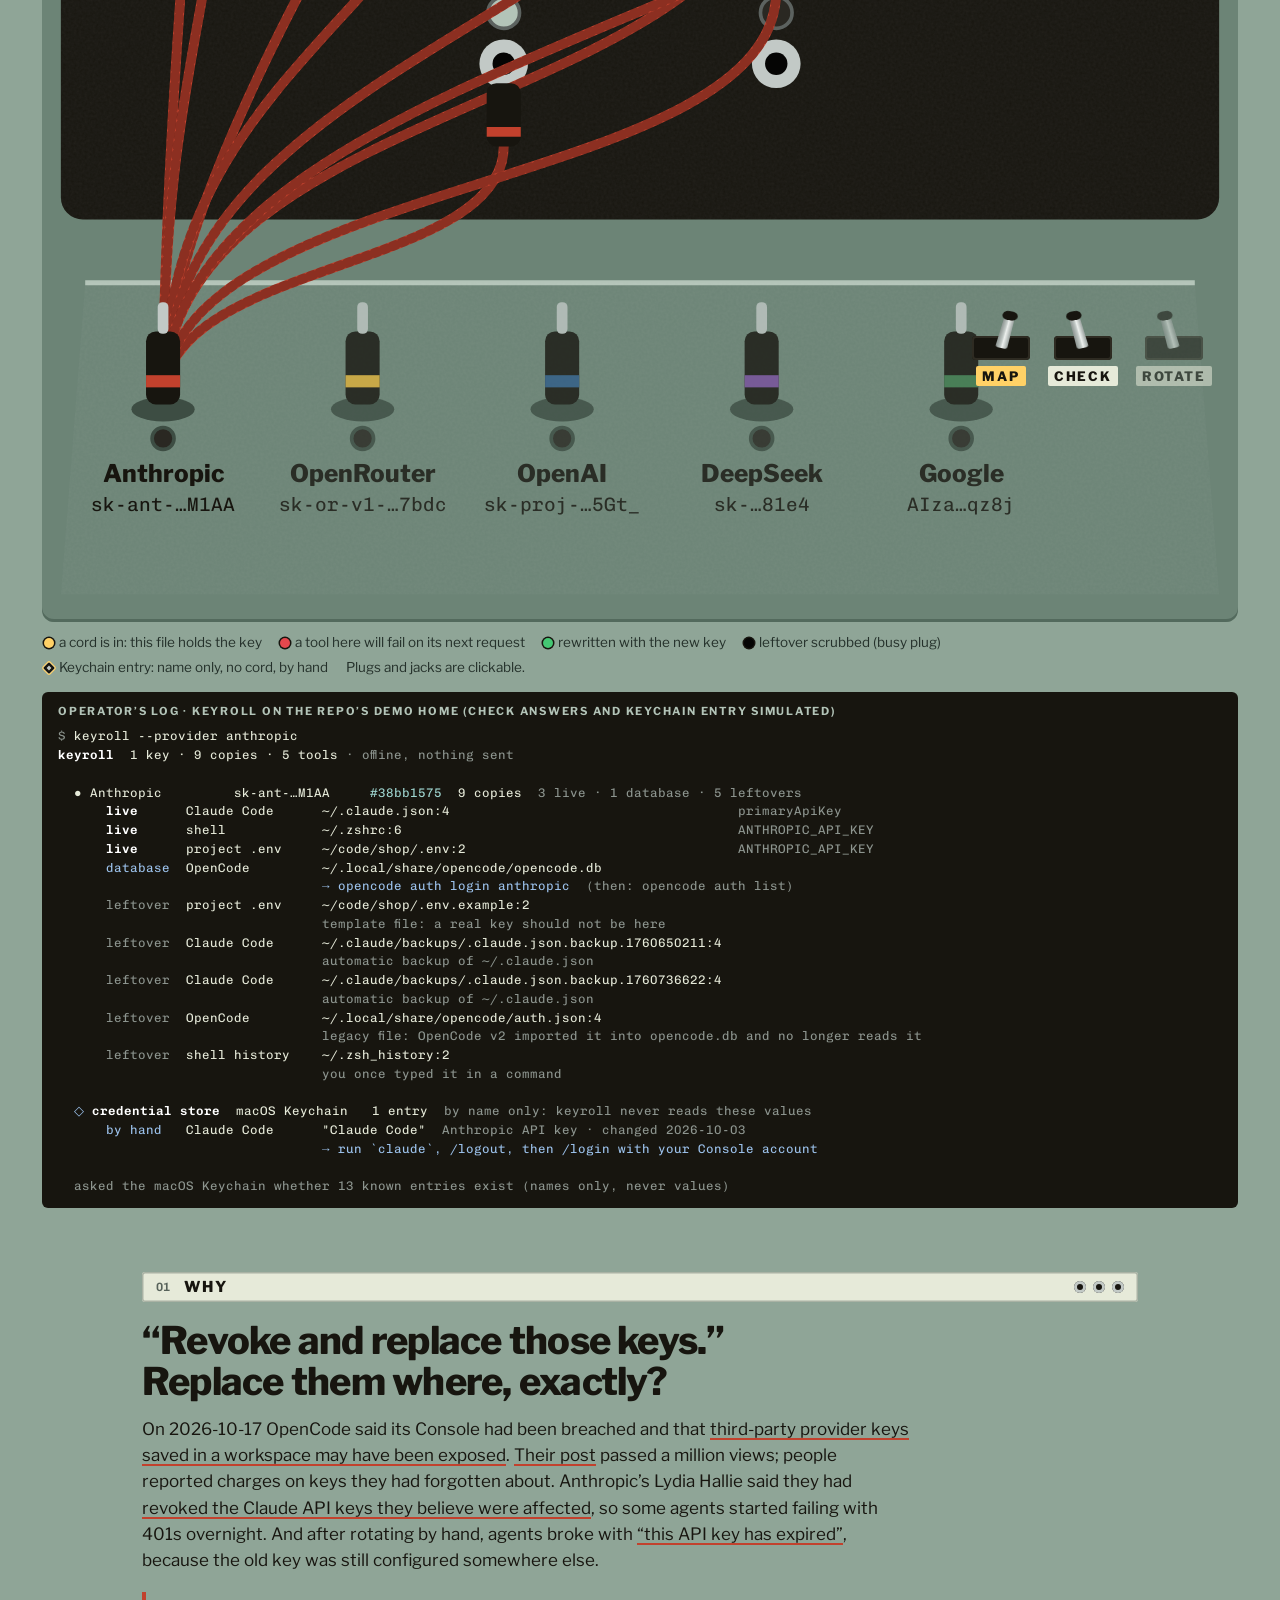
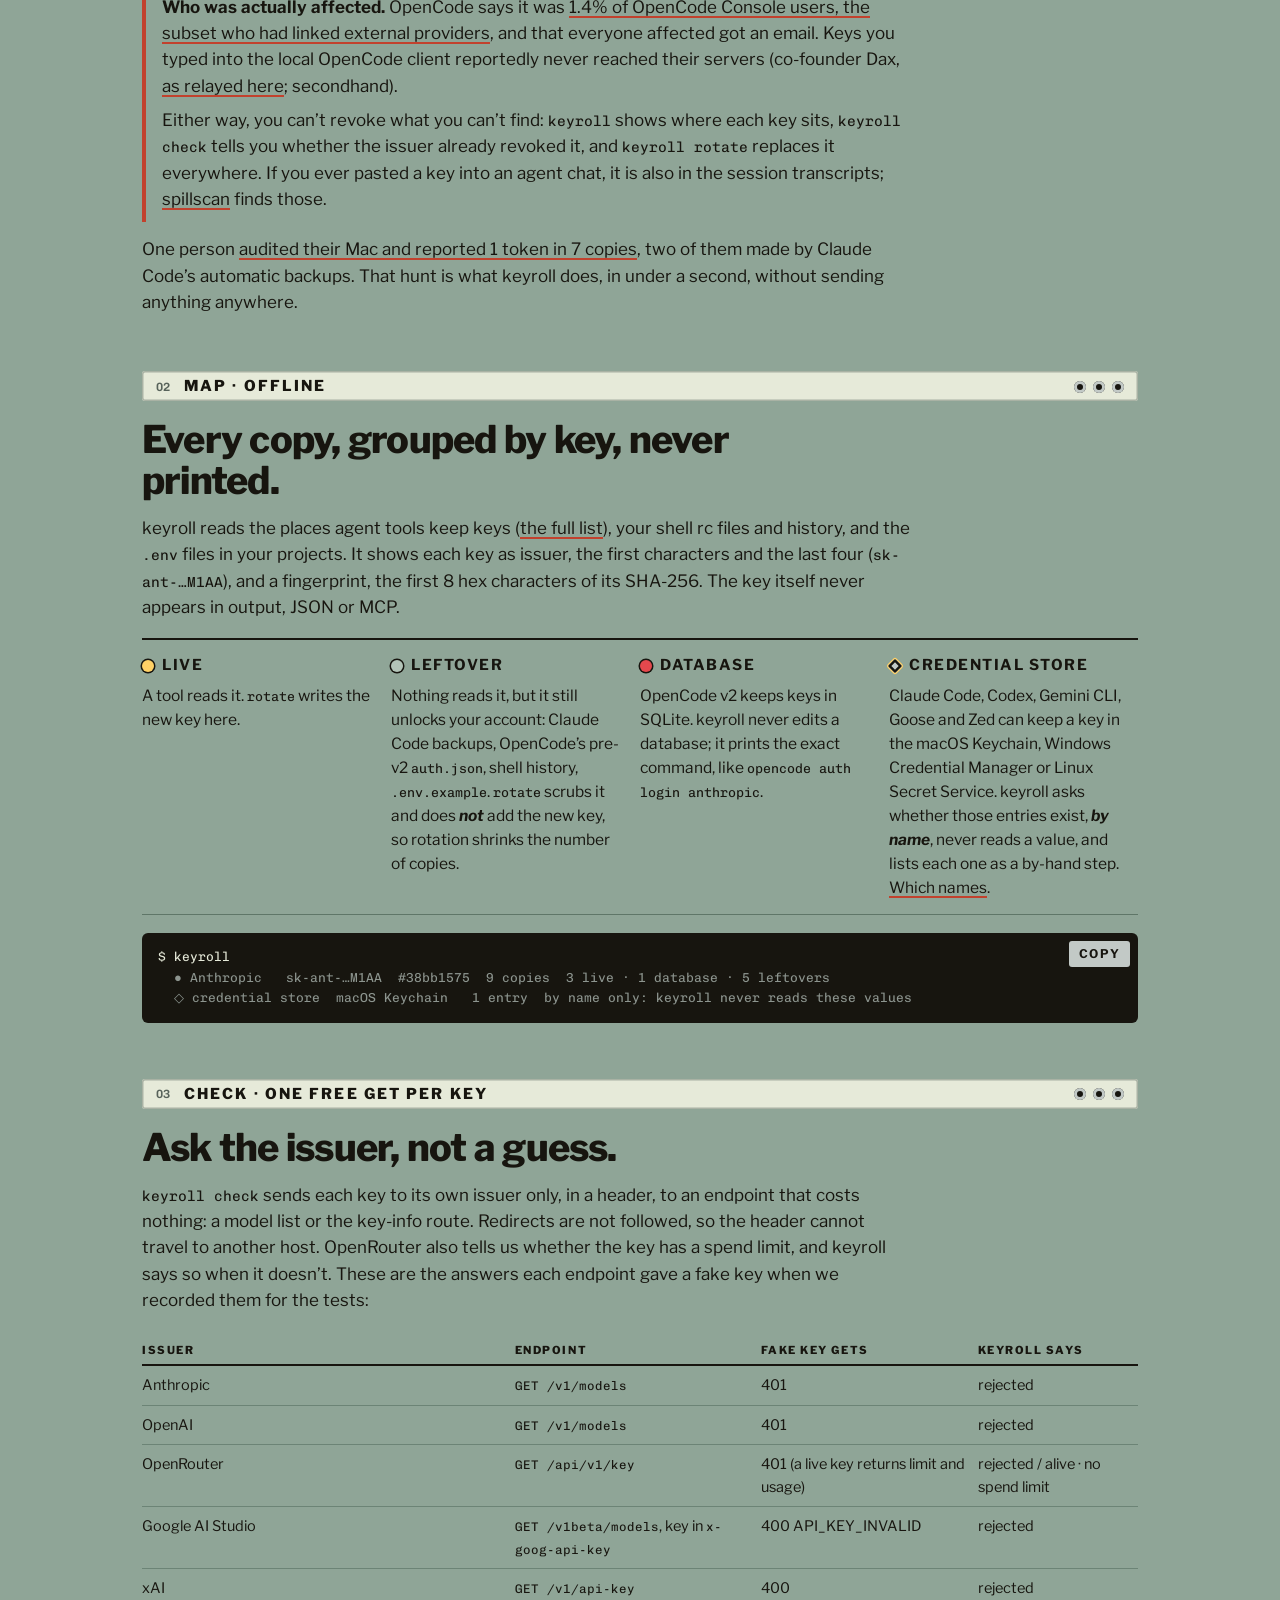
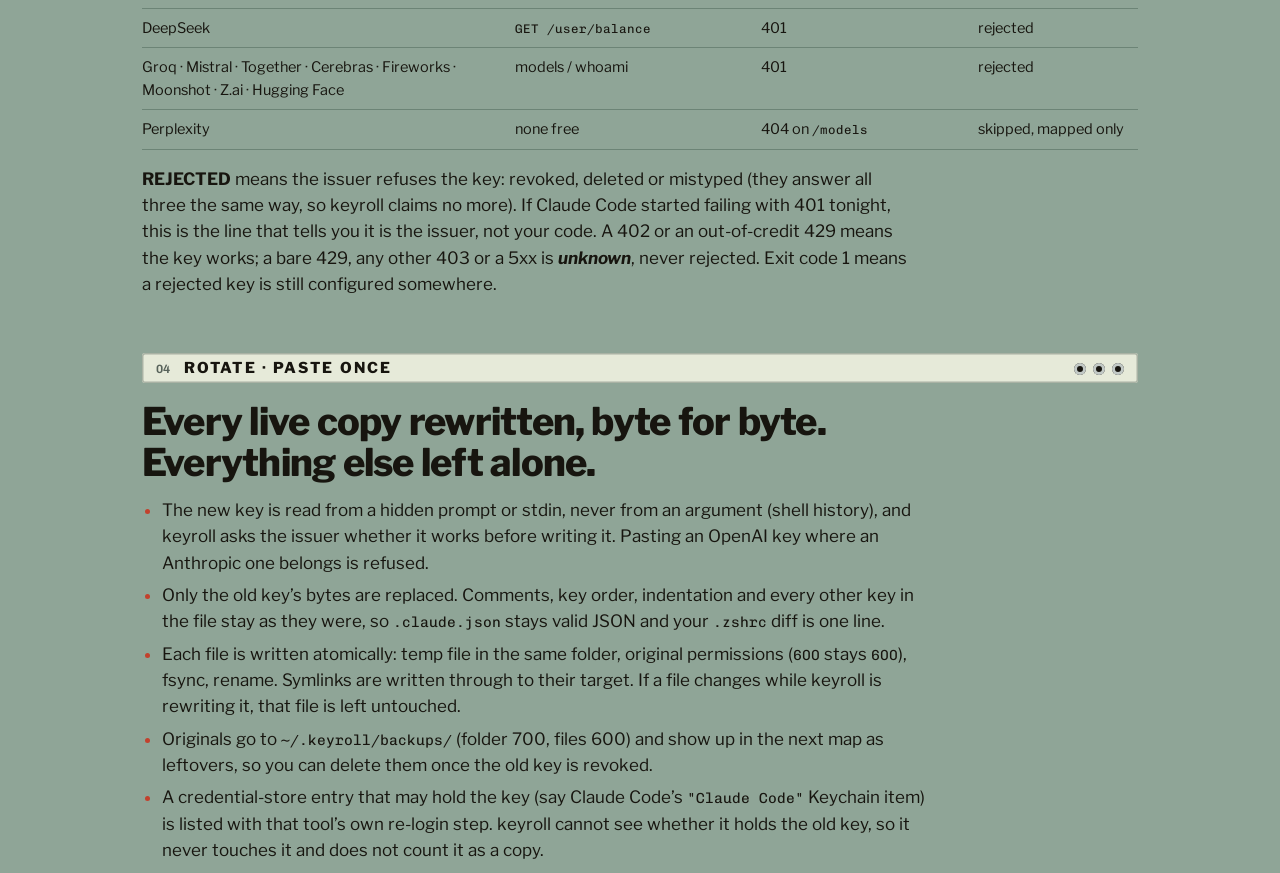
==== commit 52186203: "feat: credential-store awareness, names only (macOS Keychain, Windows Credential Manager, Secret Ser" ====
--- a/site/index.html
+++ b/site/index.html
@@ -61,10 +61,11 @@
     <span><span class="swatch" style="background:var(--dead)"></span>a tool here will fail on its next request</span>
     <span><span class="swatch" style="background:var(--alive)"></span>rewritten with the new key</span>
     <span><span class="swatch" style="background:#050504"></span>leftover scrubbed (busy plug)</span>
+    <span><span class="swatch diamond"></span>Keychain entry: name only, no cord, by hand</span>
     <span>Plugs and jacks are clickable.</span>
   </p>
   <div class="log">
-    <div class="head"><span>operator’s log · keyroll on the demo home in the repo (check answers simulated)</span><button id="replay" type="button" hidden>replay</button></div>
+    <div class="head"><span>operator’s log · keyroll on the repo’s demo home (check answers and Keychain entry simulated)</span><button id="replay" type="button" hidden>replay</button></div>
     <pre id="log" aria-live="polite"></pre>
   </div>
 </section>
@@ -89,9 +90,11 @@
       <div><b><span class="lampdot" style="background:var(--ring)"></span>live</b><p>A tool reads it. <code>rotate</code> writes the new key here.</p></div>
       <div><b><span class="lampdot" style="background:var(--hammer-hi)"></span>leftover</b><p>Nothing reads it, but it still unlocks your account: Claude Code backups, OpenCode’s pre-v2 <code>auth.json</code>, shell history, <code>.env.example</code>. <code>rotate</code> scrubs it and does <em>not</em> add the new key, so rotation shrinks the number of copies.</p></div>
       <div><b><span class="lampdot" style="background:var(--dead)"></span>database</b><p>OpenCode v2 keeps keys in SQLite. keyroll never edits a database; it prints the exact command, like <code>opencode auth login anthropic</code>.</p></div>
+      <div><b><span class="lampdot diamond"></span>credential store</b><p>Claude Code, Codex, Gemini CLI, Goose and Zed can keep a key in the macOS Keychain, Windows Credential Manager or Linux Secret Service. keyroll asks whether those entries exist, <em>by name</em>, never reads a value, and lists each one as a by-hand step. <a href="docs/#stores">Which names</a>.</p></div>
     </div>
     <div class="term"><button class="copy" data-copy="c-map" type="button">copy</button><span id="c-map">$ keyroll</span>
-<span style="color:#8d958f">  ● Anthropic   sk-ant-…M1AA  #38bb1575  9 copies  3 live · 1 database · 5 leftovers</span></div>
+<span style="color:#8d958f">  ● Anthropic   sk-ant-…M1AA  #38bb1575  9 copies  3 live · 1 database · 5 leftovers
+  ◇ credential store  macOS Keychain   1 entry  by name only: keyroll never reads these values</span></div>
   </section>
 
   <section class="card" id="check">
@@ -123,6 +126,7 @@
       <li>Only the old key’s bytes are replaced. Comments, key order, indentation and every other key in the file stay as they were, so <code>.claude.json</code> stays valid JSON and your <code>.zshrc</code> diff is one line.</li>
       <li>Each file is written atomically: temp file in the same folder, original permissions (<code>600</code> stays <code>600</code>), fsync, rename. Symlinks are written through to their target. If a file changes while keyroll is rewriting it, that file is left untouched.</li>
       <li>Originals go to <code>~/.keyroll/backups/</code> (folder 700, files 600) and show up in the next map as leftovers, so you can delete them once the old key is revoked.</li>
+      <li>A credential-store entry that may hold the key (say Claude Code’s <code>"Claude Code"</code> Keychain item) is listed with that tool’s own re-login step. keyroll cannot see whether it holds the old key, so it never touches it and does not count it as a copy.</li>
       <li>Afterwards keyroll scans again and tells you how many places still hold the old key, then the revoke and spend-limit links for that issuer.</li>
       <li><b>The last line is always the old key’s status.</b> keyroll asks the issuer one more time: <em>now REFUSES it, revoked</em>, or <em>still ACCEPTS it, NOT revoked yet</em>, because a copy keyroll cannot see (a hosted console, CI secrets, another machine) can still spend on it until you click revoke.</li>
     </ul>
@@ -134,6 +138,7 @@
     <h3>What it will not do.</h3>
     <ul class="never">
       <li><span>Print a key, put one in JSON, or hand one to an agent over MCP.</span></li>
+      <li><span>Read a value from your Keychain, Credential Manager or Secret Service. It asks whether an entry with a known name exists, and that is all (<code>--no-credstore</code> skips even that).</span></li>
       <li><span>Send anything during <code>keyroll</code> (map). <code>check</code> contacts only each key’s own issuer.</span></li>
       <li><span>Edit a database, a keychain, or a file it cannot write back atomically.</span></li>
       <li><span>Store keys. It is not a secret manager; it helps you get to one.</span></li>
@@ -144,7 +149,7 @@
   <section class="card" id="agents">
     <div class="strip"><span class="no">06</span><h2>For agents · MCP</h2><span class="jk"><i></i><i></i><i></i></span></div>
     <h3>Let your agent ask “where is this key?”, read-only.</h3>
-    <p><code>keyroll mcp</code> is a stdio MCP server with two read-only tools: <code>key_map</code> (keys, fingerprints, copy counts) and <code>key_copies</code> (every file holding one key). Neither returns key material, and there is no tool that writes; rotating stays a human step.</p>
+    <p><code>keyroll mcp</code> is a stdio MCP server with two read-only tools: <code>key_map</code> (keys, fingerprints, copy counts) and <code>key_copies</code> (every file holding one key, plus credential-store entries by name). Neither returns key material, and there is no tool that writes; rotating stays a human step.</p>
     <div class="term wrapcmd"><button class="copy" data-copy="c-mcp" type="button">copy</button><span id="c-mcp">claude mcp add keyroll -- keyroll mcp</span></div>
   </section>
 
--- a/site/style.css
+++ b/site/style.css
@@ -73,6 +73,10 @@
 .lamp.ringing { animation: ringing .32s steps(1) 6; }
 @keyframes ringing { 50% { fill: #2a2822; } }
 .cord { fill: none; stroke-linecap: round; }
+/* credential-store entry: asked by name only, so a dashed ring instead of a cord */
+.halo { transition: opacity .3s; }
+.halo.on { opacity: 1; animation: crawl 9s linear infinite; }
+@keyframes crawl { to { stroke-dashoffset: -66; } }
 .tag text, .ticket text { font-family: var(--mono); }
 
 /* lever keys: the three switches on the keyshelf */
@@ -101,8 +105,10 @@
 .detail.show { opacity: 1; transform: none; }
 .detail b { display: block; font-weight: 800; letter-spacing: .02em; }
 .detail code { font-size: 12px; word-break: break-all; }
+.detail .nw { white-space: nowrap; }
 .caption { font-size: 13.5px; color: #24302a; margin: 10px 2px 0; display: flex; flex-wrap: wrap; gap: 4px 18px; }
 .caption .swatch { display: inline-block; width: 10px; height: 10px; border-radius: 50%; vertical-align: -1px; margin-right: 5px; box-shadow: 0 0 0 1.5px var(--bakelite); }
+.caption .swatch.diamond, .lampdot.diamond { border-radius: 1.5px; transform: rotate(45deg) scale(.86); background: var(--nickel); box-shadow: inset 0 0 0 3px var(--bakelite), 0 0 0 1.5px var(--ring); }
 
 /* ── below the board: the line-card rack ─────────────────────────────── */
 .rack { max-width: 1040px; margin: 64px auto 0; padding: 0 22px; }
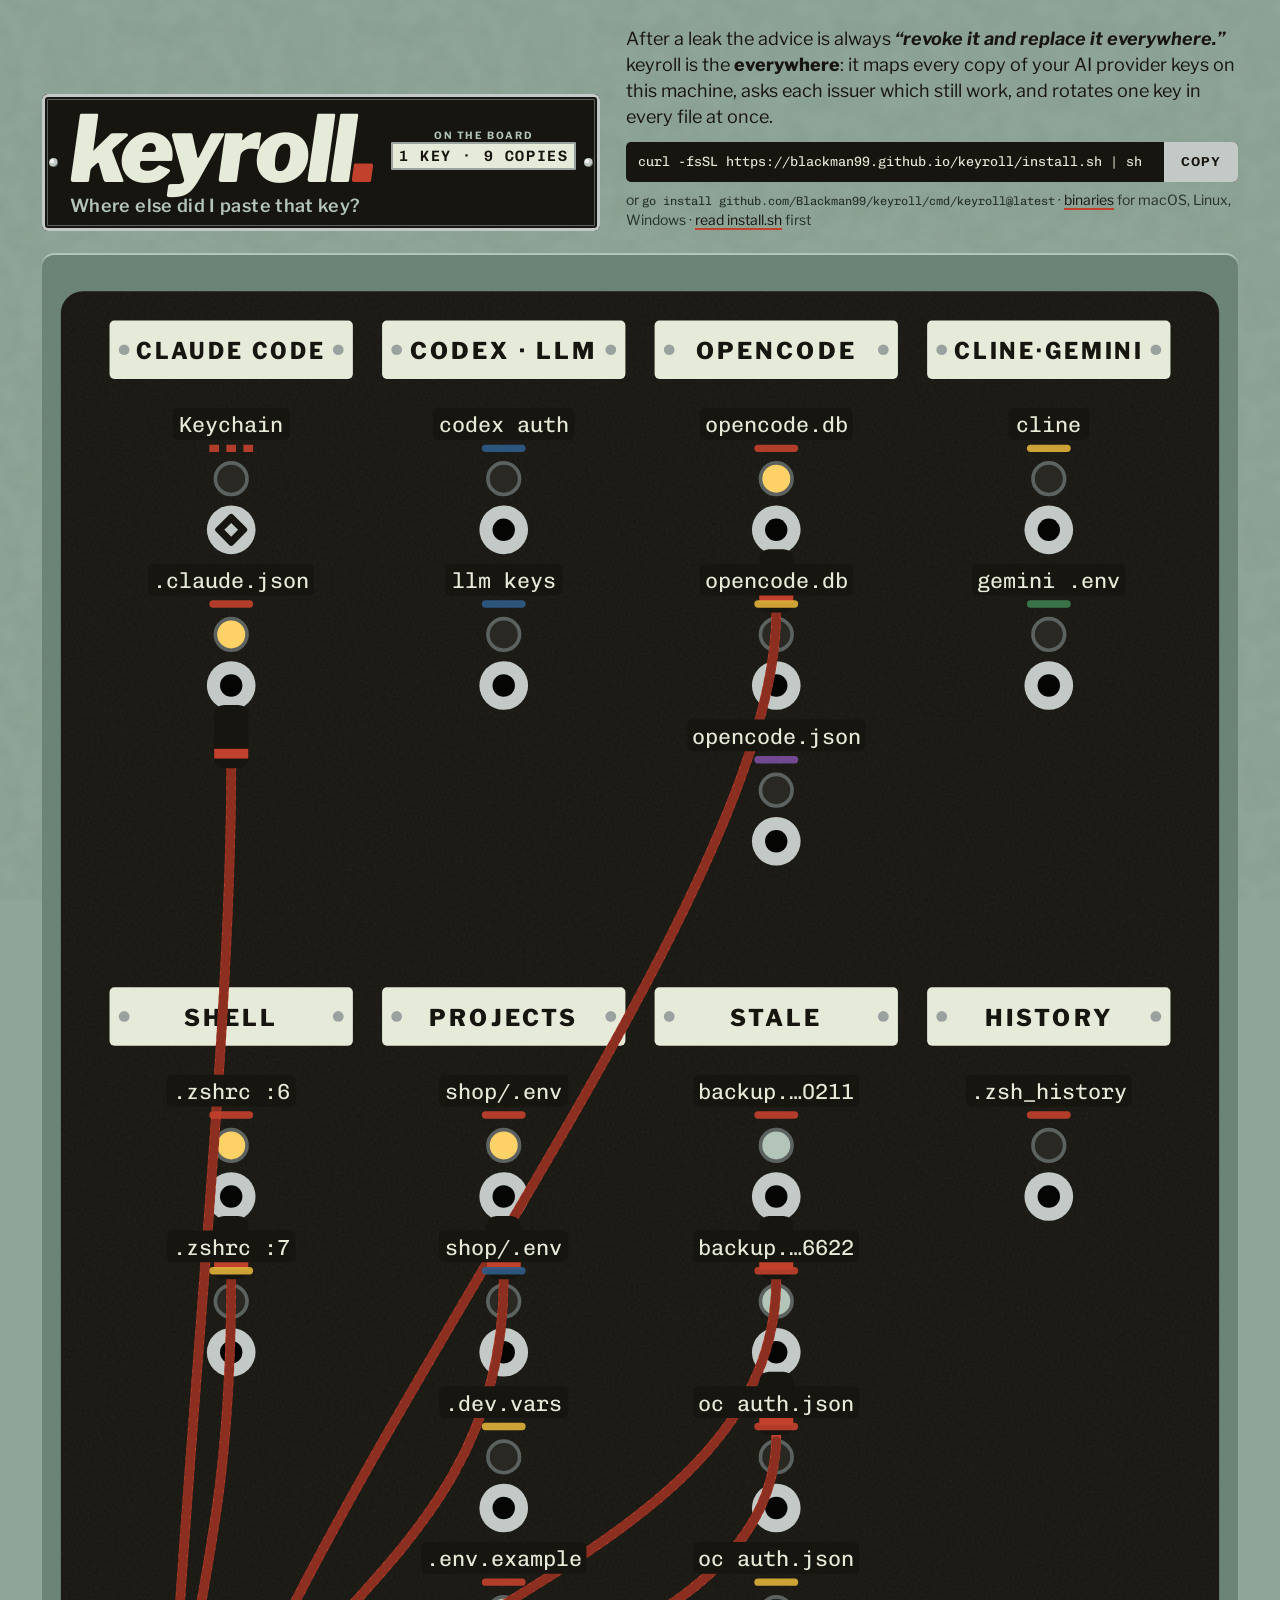
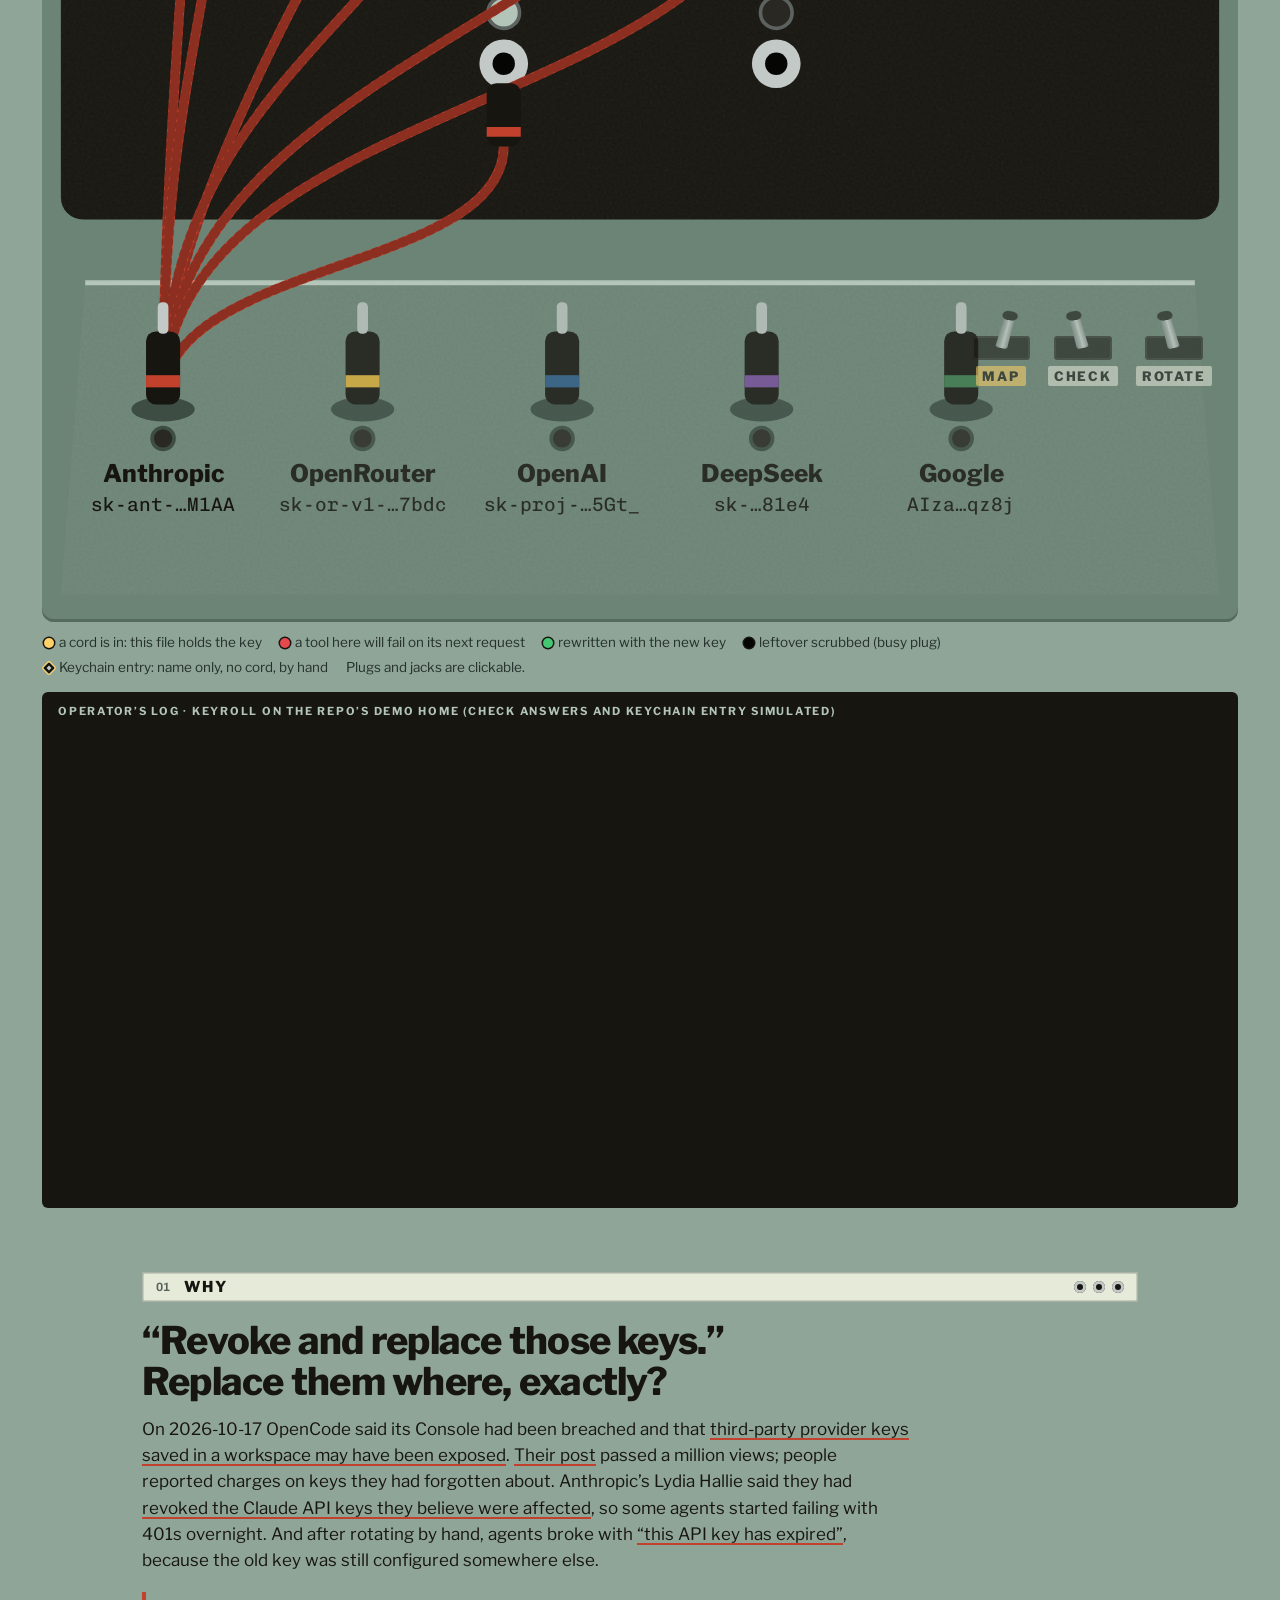
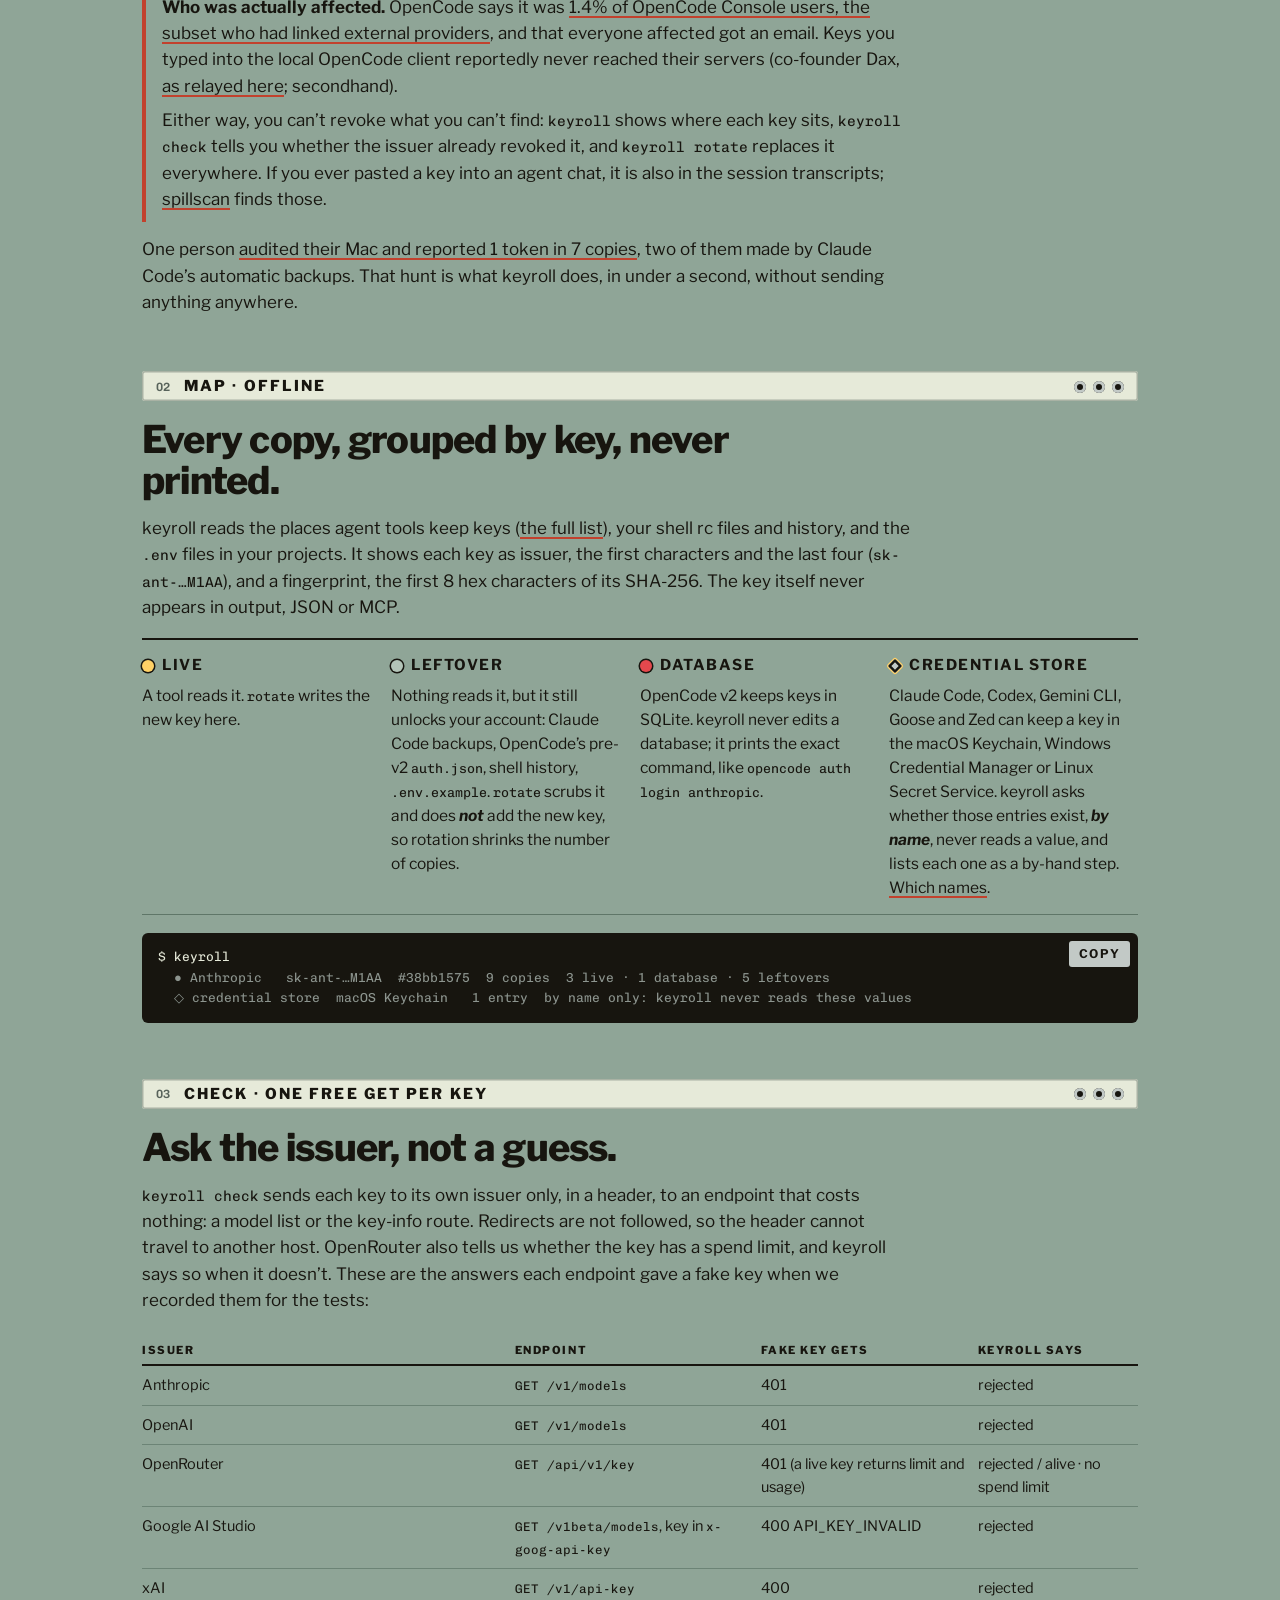
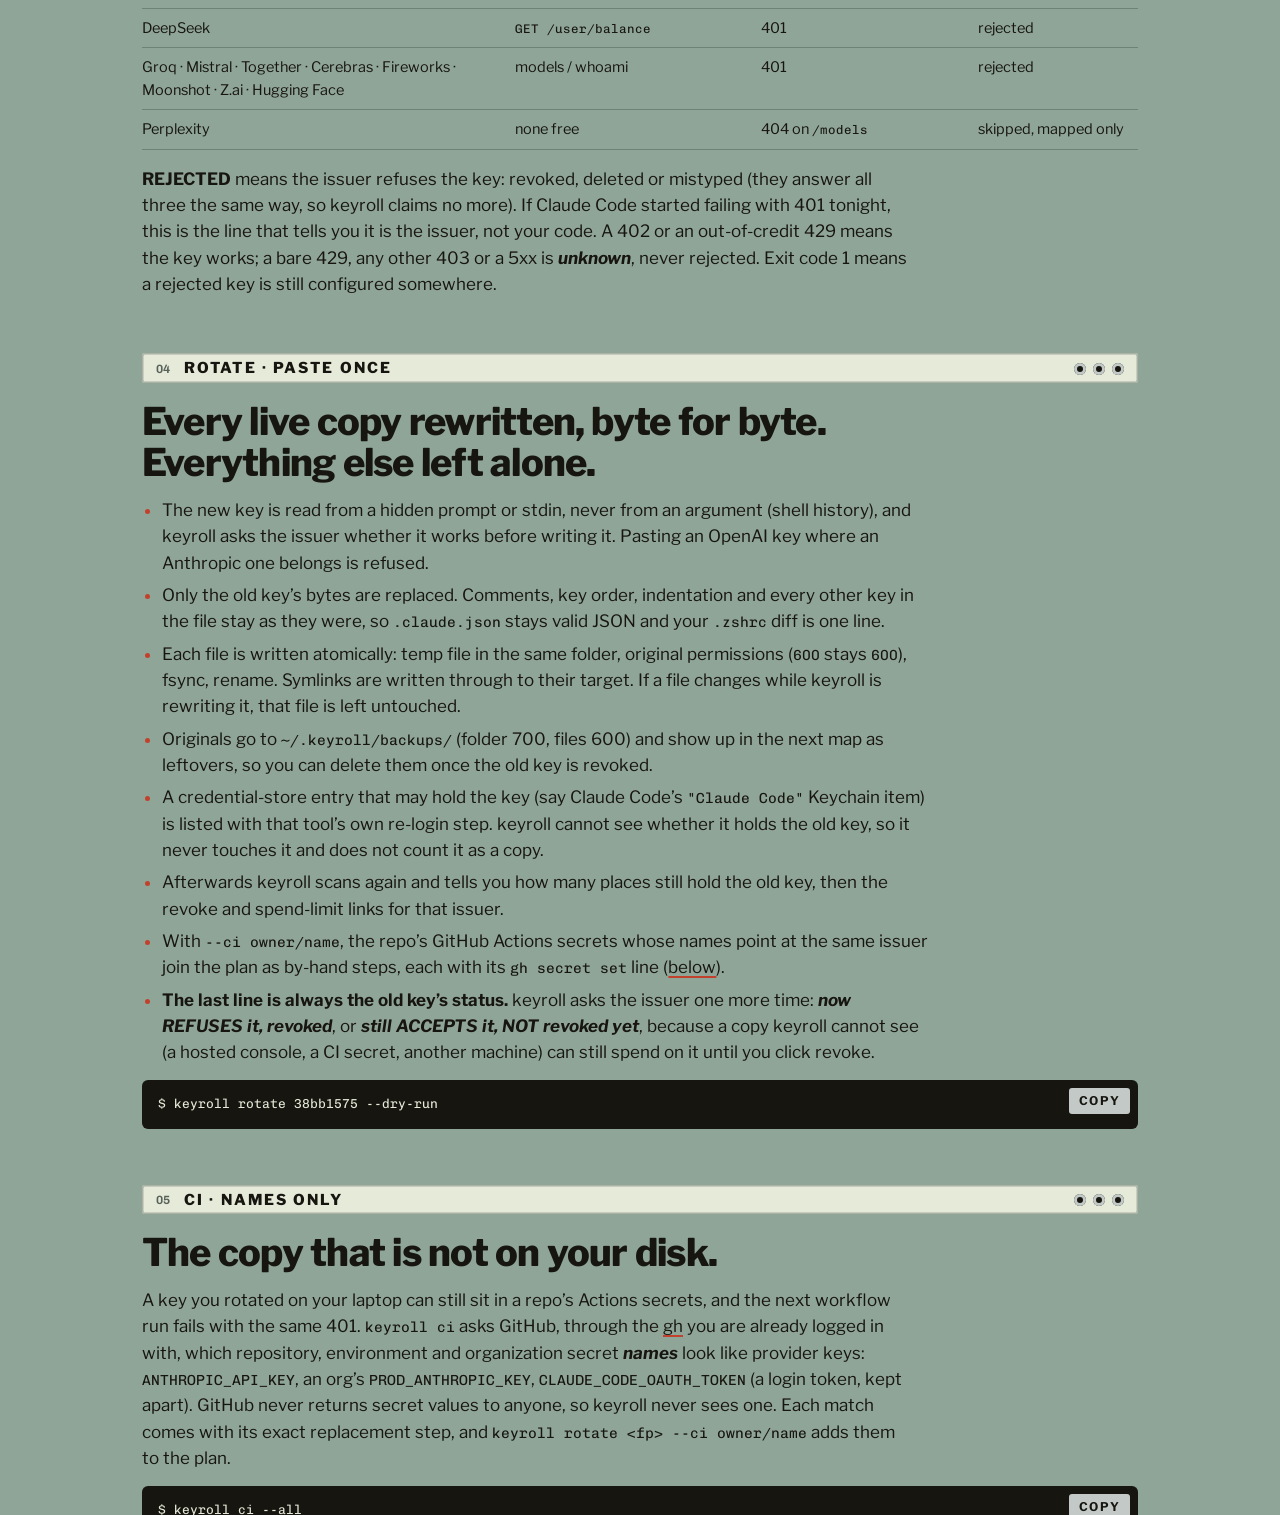
==== commit 764f5d96: "landing: a CI card for keyroll ci, a Never line, and a demo GIF that shows the credential-store entr" ====
--- a/site/index.html
+++ b/site/index.html
@@ -4,7 +4,7 @@
 <meta charset="utf-8">
 <meta name="viewport" content="width=device-width, initial-scale=1">
 <title>keyroll · where else did I paste that key?</title>
-<meta name="description" content="Find every copy of your AI provider API keys on this machine (Claude Code, Codex, OpenCode, Cline, shell rc, project .env, backups, history), ask each issuer which still work, and rotate a key everywhere at once.">
+<meta name="description" content="Find every copy of your AI provider API keys on this machine (Claude Code, Codex, OpenCode, Cline, shell rc, project .env, backups, history, credential stores, GitHub Actions secret names), ask each issuer which still work, and rotate a key everywhere at once.">
 <link rel="canonical" href="https://blackman99.github.io/keyroll/">
 <link rel="icon" href="favicon.svg" type="image/svg+xml">
 <link rel="icon" href="logo-512.png" type="image/png" sizes="512x512">
@@ -128,33 +128,47 @@
       <li>Originals go to <code>~/.keyroll/backups/</code> (folder 700, files 600) and show up in the next map as leftovers, so you can delete them once the old key is revoked.</li>
       <li>A credential-store entry that may hold the key (say Claude Code’s <code>"Claude Code"</code> Keychain item) is listed with that tool’s own re-login step. keyroll cannot see whether it holds the old key, so it never touches it and does not count it as a copy.</li>
       <li>Afterwards keyroll scans again and tells you how many places still hold the old key, then the revoke and spend-limit links for that issuer.</li>
-      <li><b>The last line is always the old key’s status.</b> keyroll asks the issuer one more time: <em>now REFUSES it, revoked</em>, or <em>still ACCEPTS it, NOT revoked yet</em>, because a copy keyroll cannot see (a hosted console, CI secrets, another machine) can still spend on it until you click revoke.</li>
+      <li>With <code>--ci owner/name</code>, the repo’s GitHub Actions secrets whose names point at the same issuer join the plan as by-hand steps, each with its <code>gh secret set</code> line (<a href="#ci">below</a>).</li>
+      <li><b>The last line is always the old key’s status.</b> keyroll asks the issuer one more time: <em>now REFUSES it, revoked</em>, or <em>still ACCEPTS it, NOT revoked yet</em>, because a copy keyroll cannot see (a hosted console, a CI secret, another machine) can still spend on it until you click revoke.</li>
     </ul>
     <div class="term wrapcmd"><button class="copy" data-copy="c-rot" type="button">copy</button><span id="c-rot">$ keyroll rotate 38bb1575 --dry-run</span></div>
   </section>
 
+  <section class="card" id="ci">
+    <div class="strip"><span class="no">05</span><h2>CI · names only</h2><span class="jk"><i></i><i></i><i></i></span></div>
+    <h3>The copy that is not on your disk.</h3>
+    <p>A key you rotated on your laptop can still sit in a repo’s Actions secrets, and the next workflow run fails with the same 401. <code>keyroll ci</code> asks GitHub, through the <a href="https://cli.github.com">gh</a> you are already logged in with, which repository, environment and organization secret <em>names</em> look like provider keys: <code>ANTHROPIC_API_KEY</code>, an org’s <code>PROD_ANTHROPIC_KEY</code>, <code>CLAUDE_CODE_OAUTH_TOKEN</code> (a login token, kept apart). GitHub never returns secret values to anyone, so keyroll never sees one. Each match comes with its exact replacement step, and <code>keyroll rotate &lt;fp&gt; --ci owner/name</code> adds them to the plan.</p>
+    <div class="term"><button class="copy" data-copy="c-ci" type="button">copy</button><span id="c-ci">$ keyroll ci --all</span>
+<span style="color:#8d958f">keyroll ci  7 of 11 secret names in 2 repos look like AI provider keys · names only
+
+  octo-demo/agent-bot
+      repository     ANTHROPIC_API_KEY        Anthropic API key · updated 2026-10-03
+                     → gh secret set ANTHROPIC_API_KEY --repo octo-demo/agent-bot</span></div>
+  </section>
+
   <section class="card" id="never">
-    <div class="strip"><span class="no">05</span><h2>Never</h2><span class="jk"><i></i><i></i><i></i></span></div>
+    <div class="strip"><span class="no">06</span><h2>Never</h2><span class="jk"><i></i><i></i><i></i></span></div>
     <h3>What it will not do.</h3>
     <ul class="never">
       <li><span>Print a key, put one in JSON, or hand one to an agent over MCP.</span></li>
       <li><span>Read a value from your Keychain, Credential Manager or Secret Service. It asks whether an entry with a known name exists, and that is all (<code>--no-credstore</code> skips even that).</span></li>
       <li><span>Send anything during <code>keyroll</code> (map). <code>check</code> contacts only each key’s own issuer.</span></li>
       <li><span>Edit a database, a keychain, or a file it cannot write back atomically.</span></li>
+      <li><span>Set or read a CI secret. <code>keyroll ci</code> lists names through read-only <code>gh</code> calls and prints the <code>gh secret set</code> line for you to run.</span></li>
       <li><span>Store keys. It is not a secret manager; it helps you get to one.</span></li>
       <li><span>Read agent chat transcripts. Keys pasted into chats are <a href="https://github.com/Blackman99/spillscan">spillscan</a>’s job.</span></li>
     </ul>
   </section>
 
   <section class="card" id="agents">
-    <div class="strip"><span class="no">06</span><h2>For agents · MCP</h2><span class="jk"><i></i><i></i><i></i></span></div>
+    <div class="strip"><span class="no">07</span><h2>For agents · MCP</h2><span class="jk"><i></i><i></i><i></i></span></div>
     <h3>Let your agent ask “where is this key?”, read-only.</h3>
     <p><code>keyroll mcp</code> is a stdio MCP server with two read-only tools: <code>key_map</code> (keys, fingerprints, copy counts) and <code>key_copies</code> (every file holding one key, plus credential-store entries by name). Neither returns key material, and there is no tool that writes; rotating stays a human step.</p>
     <div class="term wrapcmd"><button class="copy" data-copy="c-mcp" type="button">copy</button><span id="c-mcp">claude mcp add keyroll -- keyroll mcp</span></div>
   </section>
 
   <section class="card" id="others">
-    <div class="strip"><span class="no">07</span><h2>Neighbours</h2><span class="jk"><i></i><i></i><i></i></span></div>
+    <div class="strip"><span class="no">08</span><h2>Neighbours</h2><span class="jk"><i></i><i></i><i></i></span></div>
     <div class="boundary">
       <div><b><a href="https://github.com/trufflesecurity/trufflehog">trufflehog</a> / gitleaks</b>Find secrets in repos and history. They don’t group copies of one key across your home folder or rotate it.</div>
       <div><b><a href="https://github.com/hugomn/heldkeys">heldkeys</a></b>Lists which tools hold keys. keyroll adds the issuer check, leftovers, OpenCode v2’s database, and rotation.</div>
